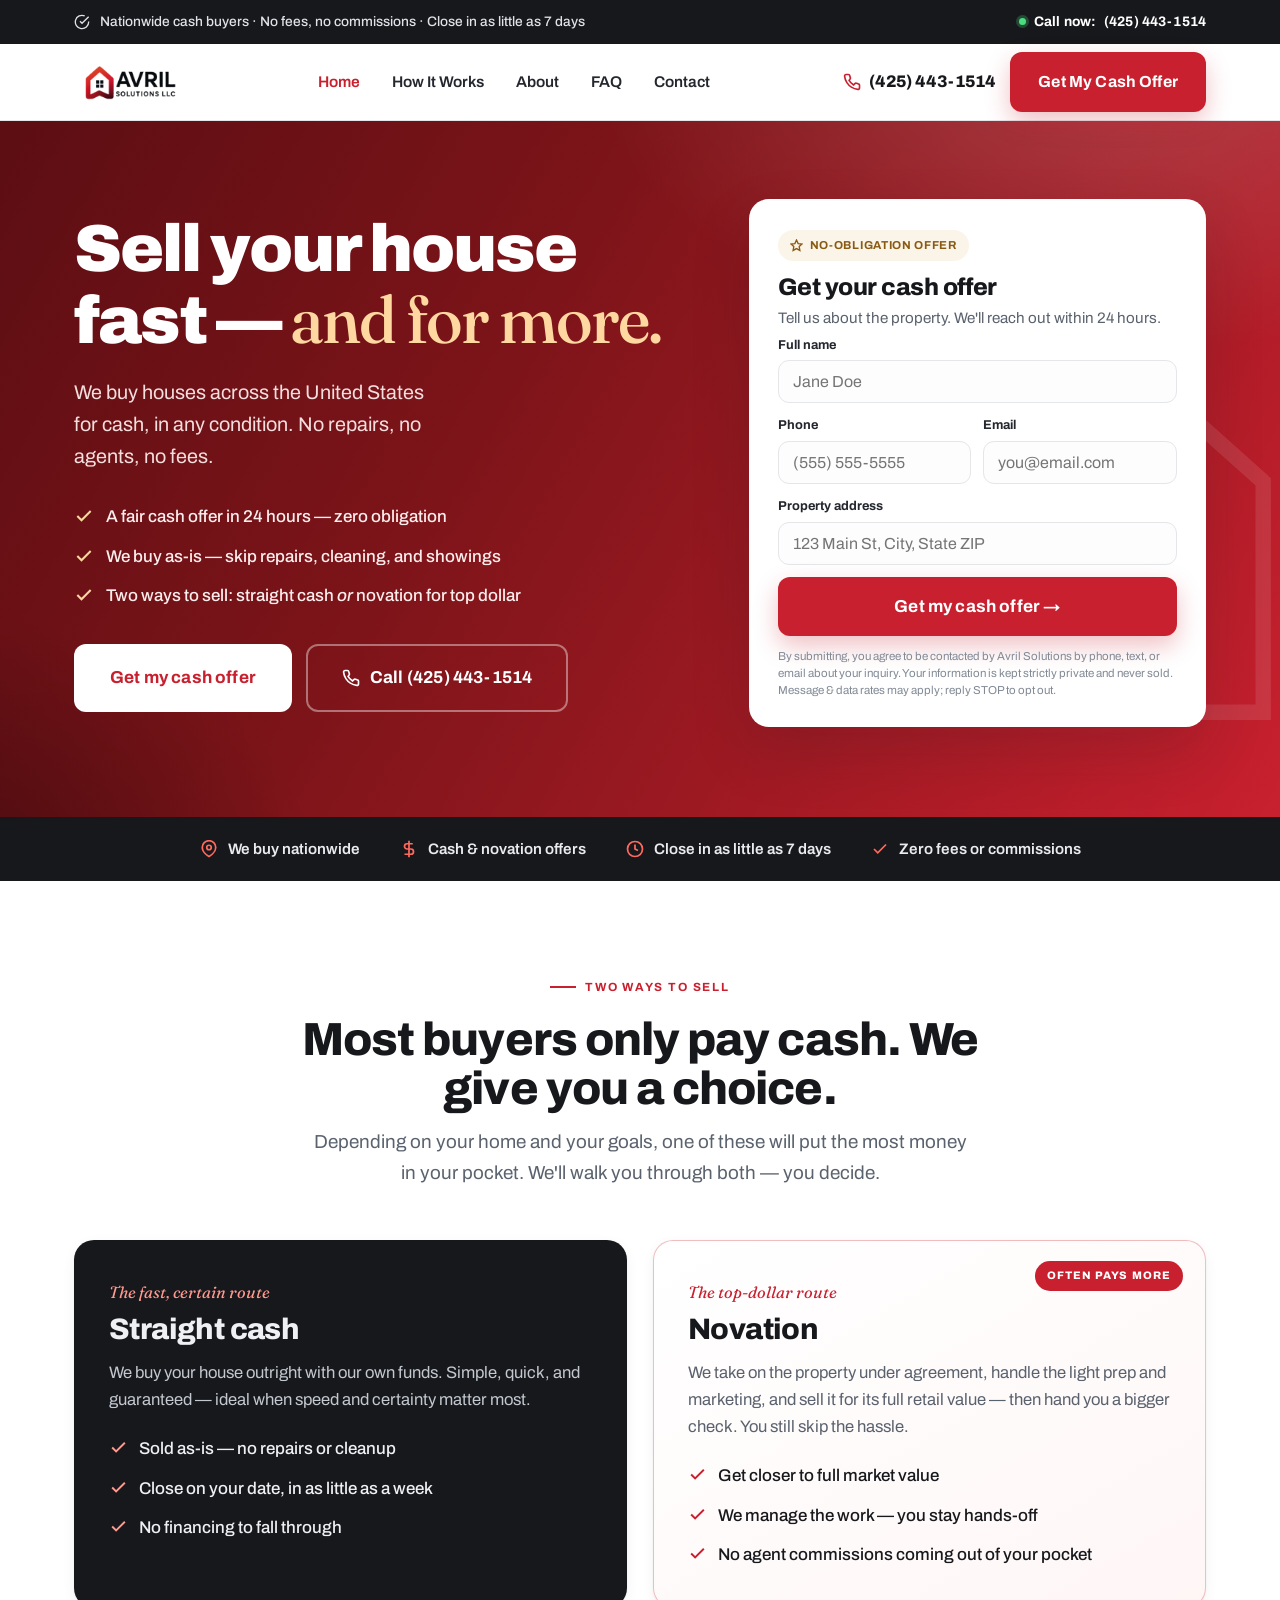
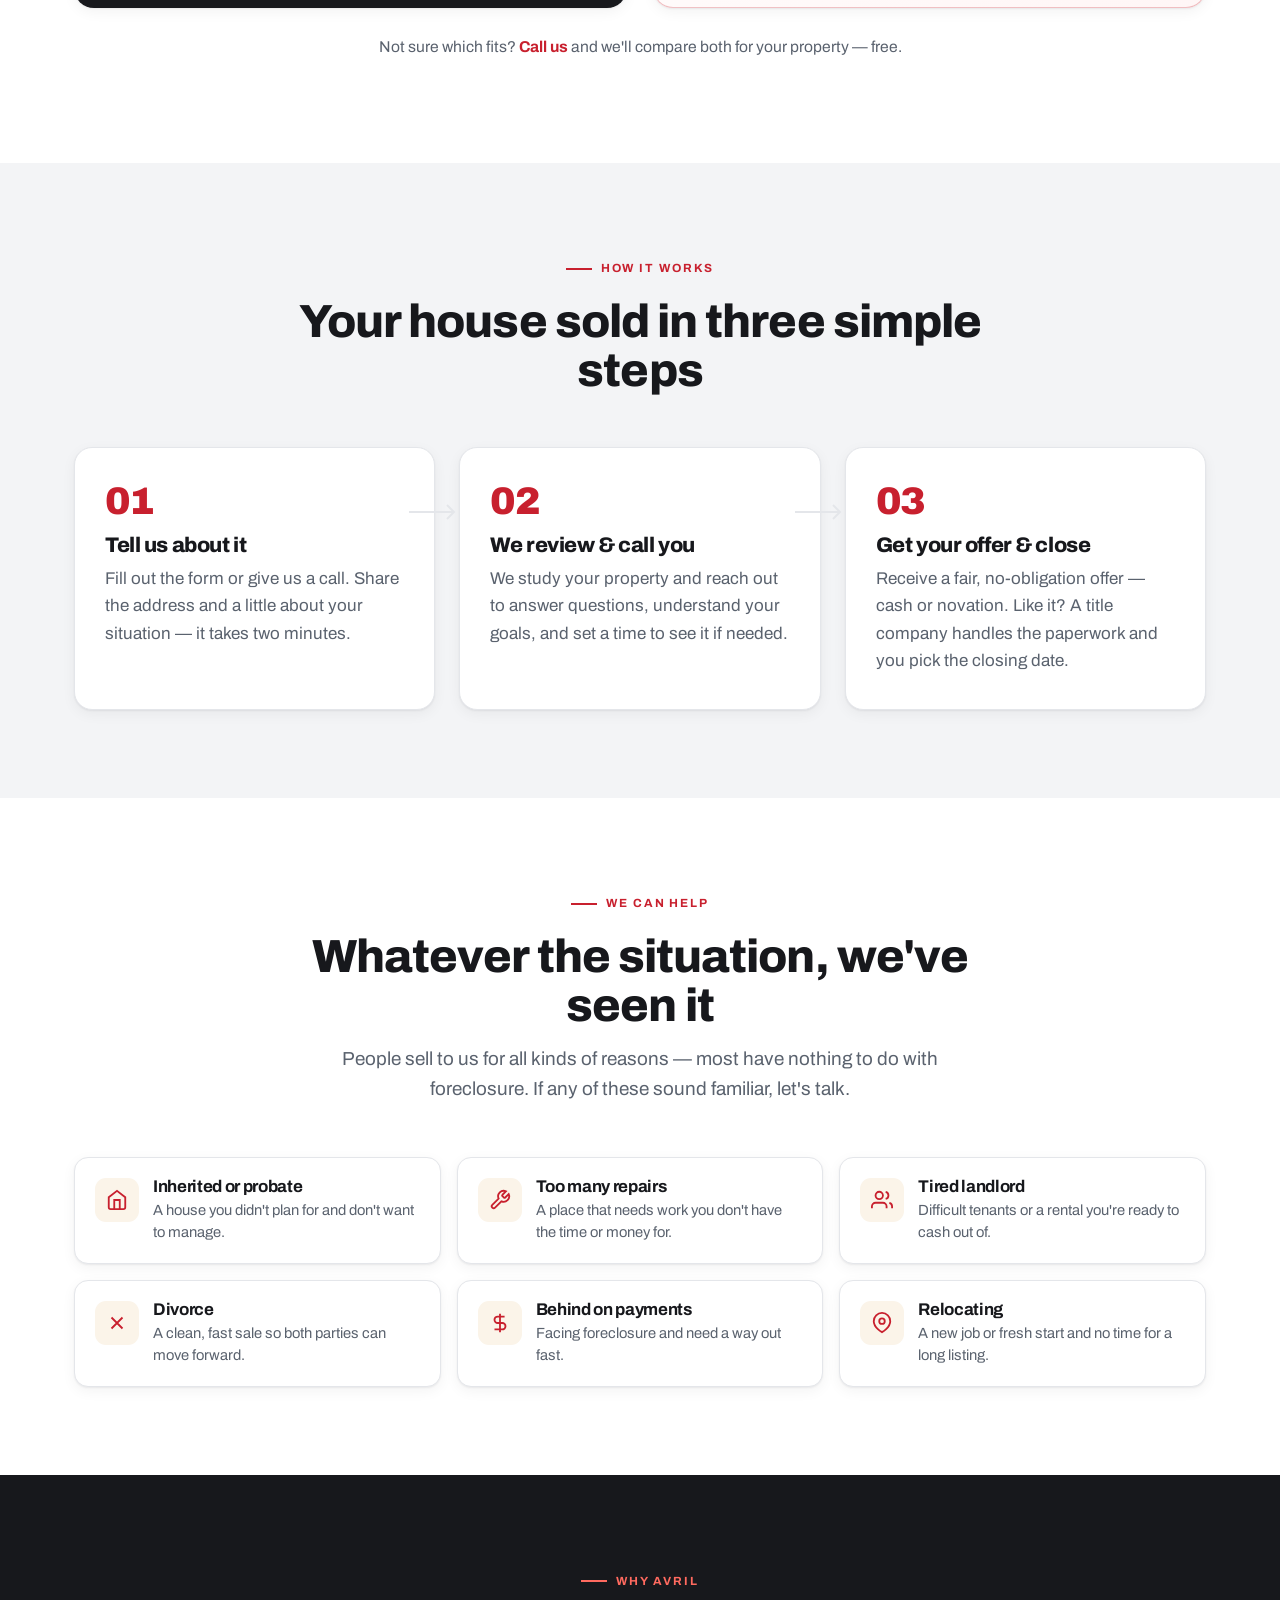
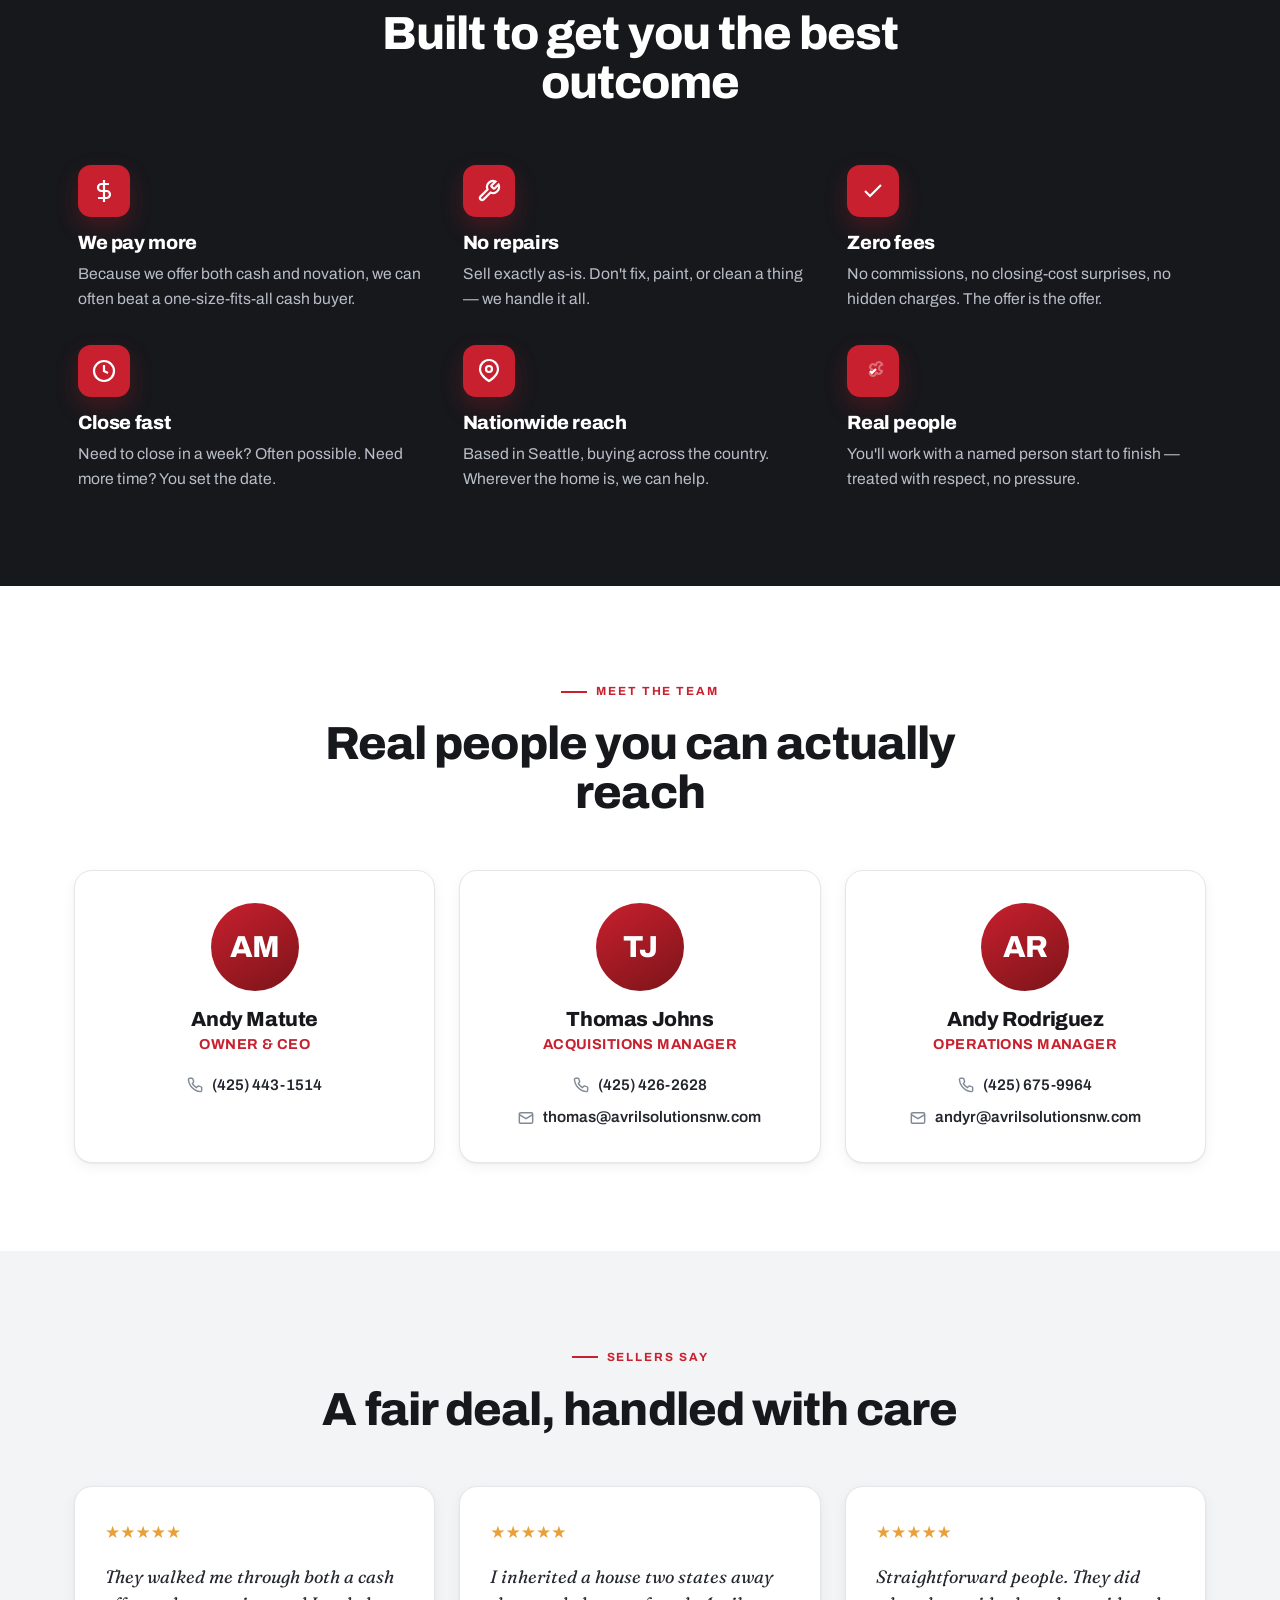
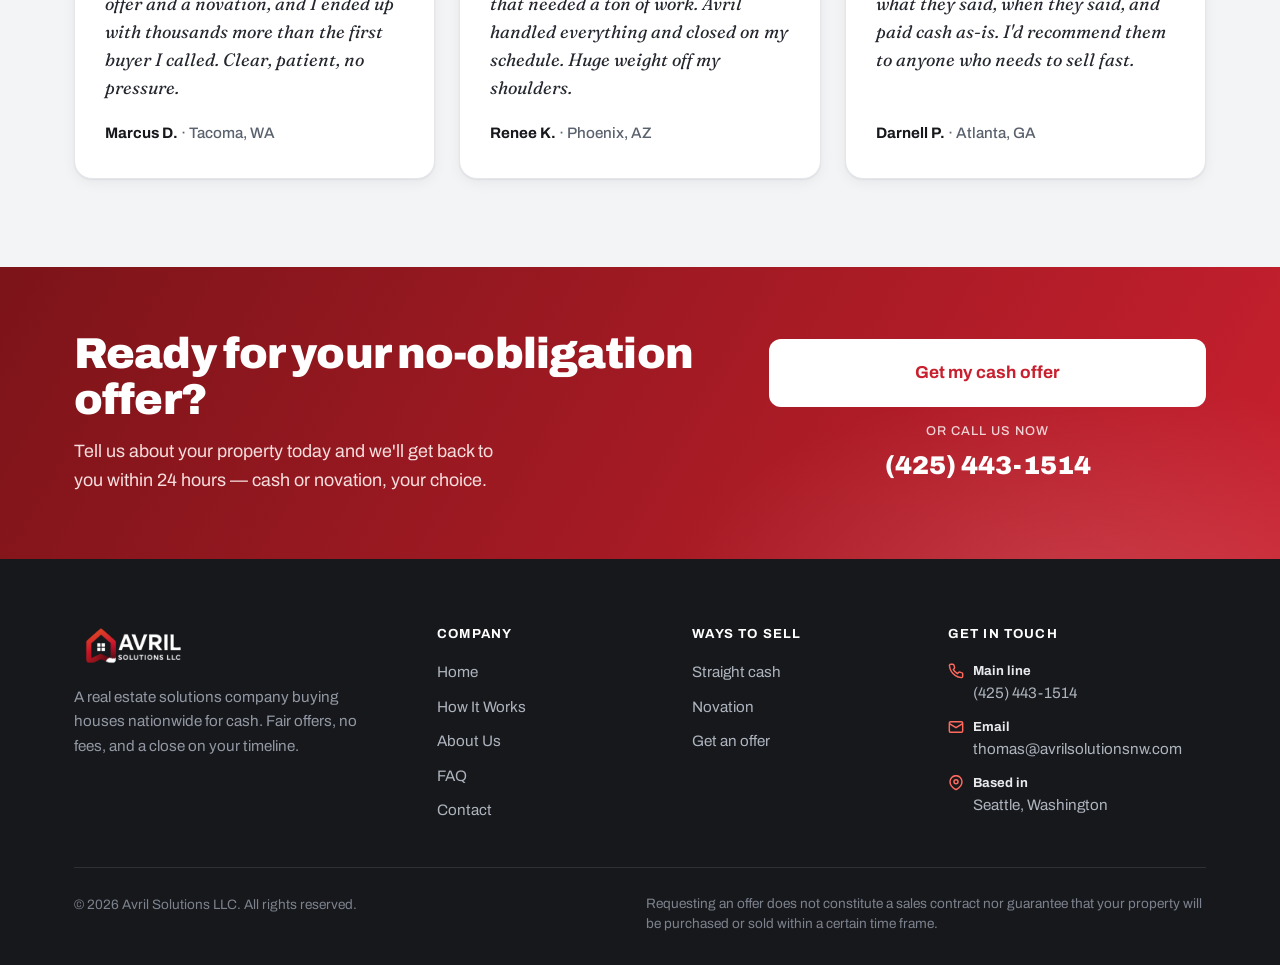
==== index.html @ 4fc094eb "Initial commit: Avril Solutions static site Co-Authored-By: Claude Opus 4.8 <noreply@anthropic.com>" ====
<!DOCTYPE html>
<html lang="en">
<head>
<meta charset="UTF-8" />
<meta name="viewport" content="width=device-width, initial-scale=1.0" />
<title>Avril Solutions LLC — We Buy Houses Nationwide for Cash</title>
<meta name="description" content="Avril Solutions buys houses across the U.S. for cash, in any condition. Get a fair, no-obligation offer — straight cash or novation for top dollar. Close on your timeline. Based in Seattle, WA." />
<link rel="preconnect" href="https://fonts.googleapis.com" />
<link rel="preconnect" href="https://fonts.gstatic.com" crossorigin />
<link href="https://fonts.googleapis.com/css2?family=Archivo:wght@400;500;600;700;800;900&family=Fraunces:ital,opsz,wght@0,9..144,500;0,9..144,600;1,9..144,400;1,9..144,500&display=swap" rel="stylesheet" />
<link rel="stylesheet" href="styles.css" />
</head>
<body>

<!-- ============ TOP BAR ============ -->
<div class="topbar">
  <div class="container">
    <div class="topbar__msg">
      <svg width="16" height="16" viewBox="0 0 24 24" fill="none" stroke="currentColor" stroke-width="2"><path d="M22 11.08V12a10 10 0 1 1-5.93-9.14"/><polyline points="22 4 12 14.01 9 11.01"/></svg>
      Nationwide cash buyers · No fees, no commissions · Close in as little as 7 days
    </div>
    <div class="topbar__phone">
      <span class="dot"></span> Call now:
      <a href="tel:+14254431514">(425) 443-1514</a>
    </div>
  </div>
</div>

<!-- ============ HEADER ============ -->
<header class="site-header">
  <div class="container">
    <a class="brand" href="index.html" aria-label="Avril Solutions home">
      <img src="assets/logo.png" alt="Avril Solutions LLC" />
    </a>
    <nav aria-label="Primary">
      <ul class="nav-menu" id="nav-menu">
        <li><a href="index.html" class="active">Home</a></li>
        <li><a href="how-it-works.html">How It Works</a></li>
        <li><a href="about.html">About</a></li>
        <li><a href="faq.html">FAQ</a></li>
        <li><a href="contact.html">Contact</a></li>
      </ul>
    </nav>
    <div class="header-cta">
      <a class="header-phone" href="tel:+14254431514">
        <svg width="18" height="18" viewBox="0 0 24 24" fill="none" stroke="currentColor" stroke-width="2.2"><path d="M22 16.92v3a2 2 0 0 1-2.18 2 19.79 19.79 0 0 1-8.63-3.07 19.5 19.5 0 0 1-6-6 19.79 19.79 0 0 1-3.07-8.67A2 2 0 0 1 4.11 2h3a2 2 0 0 1 2 1.72c.13.81.36 1.6.7 2.34a2 2 0 0 1-.45 2.11L8.09 9.91a16 16 0 0 0 6 6l1.74-1.74a2 2 0 0 1 2.11-.45c.74.34 1.53.57 2.34.7A2 2 0 0 1 22 16.92z"/></svg>
        (425) 443-1514
      </a>
      <a class="btn btn-primary" href="#offer">Get My Cash Offer</a>
      <button class="nav-toggle" aria-label="Menu" aria-expanded="false" aria-controls="nav-menu">
        <svg width="26" height="26" viewBox="0 0 24 24" fill="none" stroke="currentColor" stroke-width="2.2"><line x1="3" y1="6" x2="21" y2="6"/><line x1="3" y1="12" x2="21" y2="12"/><line x1="3" y1="18" x2="21" y2="18"/></svg>
      </button>
    </div>
  </div>
</header>

<!-- ============ HERO ============ -->
<section class="hero" id="offer">
  <svg class="hero__house" viewBox="0 0 100 100" fill="none" stroke="currentColor" stroke-width="2.4" aria-hidden="true">
    <path d="M12 52 L50 18 L88 52 L88 88 L12 88 Z"/>
    <path d="M12 52 L50 18 L88 52"/>
    <rect x="40" y="60" width="20" height="28"/>
  </svg>
  <div class="container">
    <div class="hero-grid">
      <div class="hero-copy reveal">
        <h1>Sell your house fast — <em>and for more.</em></h1>
        <p class="hero__sub">We buy houses across the United States for cash, in any condition. No repairs, no agents, no fees.</p>
        <ul class="hero__points">
          <li><svg width="20" height="20" viewBox="0 0 24 24" fill="none" stroke="currentColor" stroke-width="2.5"><polyline points="20 6 9 17 4 12"/></svg><span>A fair cash offer in 24 hours — zero obligation</span></li>
          <li><svg width="20" height="20" viewBox="0 0 24 24" fill="none" stroke="currentColor" stroke-width="2.5"><polyline points="20 6 9 17 4 12"/></svg><span>We buy as-is — skip repairs, cleaning, and showings</span></li>
          <li><svg width="20" height="20" viewBox="0 0 24 24" fill="none" stroke="currentColor" stroke-width="2.5"><polyline points="20 6 9 17 4 12"/></svg><span>Two ways to sell: straight cash <em>or</em> novation for top dollar</span></li>
        </ul>
        <div class="hero__actions">
          <a class="btn btn-lg" style="background:#fff;color:var(--brick)" href="#offer-form">Get my cash offer</a>
          <a class="btn btn-lg btn-ghost" href="tel:+14254431514">
            <svg width="18" height="18" viewBox="0 0 24 24" fill="none" stroke="currentColor" stroke-width="2.2"><path d="M22 16.92v3a2 2 0 0 1-2.18 2 19.79 19.79 0 0 1-8.63-3.07 19.5 19.5 0 0 1-6-6 19.79 19.79 0 0 1-3.07-8.67A2 2 0 0 1 4.11 2h3a2 2 0 0 1 2 1.72c.13.81.36 1.6.7 2.34a2 2 0 0 1-.45 2.11L8.09 9.91a16 16 0 0 0 6 6l1.74-1.74a2 2 0 0 1 2.11-.45c.74.34 1.53.57 2.34.7A2 2 0 0 1 22 16.92z"/></svg>
            Call (425) 443-1514
          </a>
        </div>
      </div>

      <div class="hero-form reveal" id="offer-form">
        <div class="offer-card">
          <span class="offer-card__badge">
            <svg width="13" height="13" viewBox="0 0 24 24" fill="none" stroke="currentColor" stroke-width="2.5"><path d="M12 2 15 8.5 22 9.3 17 14 18.2 21 12 17.6 5.8 21 7 14 2 9.3 9 8.5z"/></svg>
            No-obligation offer
          </span>
          <div class="offer-card__head">
            <h2>Get your cash offer</h2>
            <p>Tell us about the property. We'll reach out within 24 hours.</p>
          </div>
          <div class="form-success" role="status">
            Thanks, <span data-name>there</span>! Your request is in. Someone from our
            acquisitions team will call you shortly — or reach us now at
            <a href="tel:+14254431514" style="color:#1d6b34;text-decoration:underline">(425) 443-1514</a>.
          </div>
          <form data-lead novalidate>
            <div class="field">
              <label for="h-name">Full name</label>
              <input id="h-name" name="name" type="text" autocomplete="name" placeholder="Jane Doe" required />
            </div>
            <div class="field-row">
              <div class="field">
                <label for="h-phone">Phone</label>
                <input id="h-phone" name="phone" type="tel" autocomplete="tel" placeholder="(555) 555-5555" required />
              </div>
              <div class="field">
                <label for="h-email">Email</label>
                <input id="h-email" name="email" type="email" autocomplete="email" placeholder="you@email.com" required />
              </div>
            </div>
            <div class="field">
              <label for="h-address">Property address</label>
              <input id="h-address" name="address" type="text" autocomplete="street-address" placeholder="123 Main St, City, State ZIP" required />
            </div>
            <button class="btn btn-primary btn-block btn-lg" type="submit">Get my cash offer →</button>
            <p class="form-fine">
              By submitting, you agree to be contacted by Avril Solutions by phone, text, or email about your inquiry. Your information is kept strictly private and never sold. Message &amp; data rates may apply; reply STOP to opt out.
            </p>
          </form>
        </div>
      </div>
    </div>
  </div>
</section>

<!-- ============ TRUST STRIP ============ -->
<div class="trust-strip">
  <div class="container">
    <span><svg width="18" height="18" viewBox="0 0 24 24" fill="none" stroke="currentColor" stroke-width="2.3"><path d="M21 10c0 7-9 12-9 12s-9-5-9-12a9 9 0 0 1 18 0z"/><circle cx="12" cy="10" r="3"/></svg> We buy nationwide</span>
    <span><svg width="18" height="18" viewBox="0 0 24 24" fill="none" stroke="currentColor" stroke-width="2.3"><line x1="12" y1="1" x2="12" y2="23"/><path d="M17 5H9.5a3.5 3.5 0 0 0 0 7h5a3.5 3.5 0 0 1 0 7H6"/></svg> Cash &amp; novation offers</span>
    <span><svg width="18" height="18" viewBox="0 0 24 24" fill="none" stroke="currentColor" stroke-width="2.3"><circle cx="12" cy="12" r="10"/><polyline points="12 6 12 12 16 14"/></svg> Close in as little as 7 days</span>
    <span><svg width="18" height="18" viewBox="0 0 24 24" fill="none" stroke="currentColor" stroke-width="2.3"><path d="M20 6 9 17l-5-5"/></svg> Zero fees or commissions</span>
  </div>
</div>

<!-- ============ TWO WAYS (SIGNATURE) ============ -->
<section class="section">
  <div class="container">
    <div class="sec-head center reveal">
      <span class="eyebrow">Two ways to sell</span>
      <h2 class="h-lg">Most buyers only pay cash. We give you a choice.</h2>
      <p class="lead" style="margin:14px auto 0">Depending on your home and your goals, one of these will put the most money in your pocket. We'll walk you through both — you decide.</p>
    </div>
    <div class="ways reveal">
      <div class="way way--cash">
        <span class="way__tag">The fast, certain route</span>
        <h3>Straight cash</h3>
        <p class="way__desc">We buy your house outright with our own funds. Simple, quick, and guaranteed — ideal when speed and certainty matter most.</p>
        <ul class="way__list">
          <li><svg width="19" height="19" viewBox="0 0 24 24" fill="none" stroke="currentColor" stroke-width="2.4"><polyline points="20 6 9 17 4 12"/></svg>Sold as-is — no repairs or cleanup</li>
          <li><svg width="19" height="19" viewBox="0 0 24 24" fill="none" stroke="currentColor" stroke-width="2.4"><polyline points="20 6 9 17 4 12"/></svg>Close on your date, in as little as a week</li>
          <li><svg width="19" height="19" viewBox="0 0 24 24" fill="none" stroke="currentColor" stroke-width="2.4"><polyline points="20 6 9 17 4 12"/></svg>No financing to fall through</li>
        </ul>
      </div>
      <div class="way way--nova">
        <span class="way__best">Often pays more</span>
        <span class="way__tag">The top-dollar route</span>
        <h3>Novation</h3>
        <p class="way__desc">We take on the property under agreement, handle the light prep and marketing, and sell it for its full retail value — then hand you a bigger check. You still skip the hassle.</p>
        <ul class="way__list">
          <li><svg width="19" height="19" viewBox="0 0 24 24" fill="none" stroke="currentColor" stroke-width="2.4"><polyline points="20 6 9 17 4 12"/></svg>Get closer to full market value</li>
          <li><svg width="19" height="19" viewBox="0 0 24 24" fill="none" stroke="currentColor" stroke-width="2.4"><polyline points="20 6 9 17 4 12"/></svg>We manage the work — you stay hands-off</li>
          <li><svg width="19" height="19" viewBox="0 0 24 24" fill="none" stroke="currentColor" stroke-width="2.4"><polyline points="20 6 9 17 4 12"/></svg>No agent commissions coming out of your pocket</li>
        </ul>
      </div>
    </div>
    <p class="ways-note">Not sure which fits? <a href="tel:+14254431514" style="color:var(--brick);font-weight:700">Call us</a> and we'll compare both for your property — free.</p>
  </div>
</section>

<!-- ============ STEPS ============ -->
<section class="section mist">
  <div class="container">
    <div class="sec-head center reveal">
      <span class="eyebrow">How it works</span>
      <h2 class="h-lg">Your house sold in three simple steps</h2>
    </div>
    <div class="steps reveal">
      <div class="step">
        <span class="step__num">01</span>
        <h3>Tell us about it</h3>
        <p>Fill out the form or give us a call. Share the address and a little about your situation — it takes two minutes.</p>
        <svg class="step__line" width="50" height="24" viewBox="0 0 50 24" fill="none" stroke="currentColor" stroke-width="2"><path d="M0 12h44"/><path d="M38 5l7 7-7 7"/></svg>
      </div>
      <div class="step">
        <span class="step__num">02</span>
        <h3>We review &amp; call you</h3>
        <p>We study your property and reach out to answer questions, understand your goals, and set a time to see it if needed.</p>
        <svg class="step__line" width="50" height="24" viewBox="0 0 50 24" fill="none" stroke="currentColor" stroke-width="2"><path d="M0 12h44"/><path d="M38 5l7 7-7 7"/></svg>
      </div>
      <div class="step">
        <span class="step__num">03</span>
        <h3>Get your offer &amp; close</h3>
        <p>Receive a fair, no-obligation offer — cash or novation. Like it? A title company handles the paperwork and you pick the closing date.</p>
      </div>
    </div>
  </div>
</section>

<!-- ============ SITUATIONS ============ -->
<section class="section">
  <div class="container">
    <div class="sec-head center reveal">
      <span class="eyebrow">We can help</span>
      <h2 class="h-lg">Whatever the situation, we've seen it</h2>
      <p class="lead" style="margin:14px auto 0">People sell to us for all kinds of reasons — most have nothing to do with foreclosure. If any of these sound familiar, let's talk.</p>
    </div>
    <div class="sit-grid reveal">
      <div class="sit"><div class="sit__ic"><svg width="22" height="22" viewBox="0 0 24 24" fill="none" stroke="currentColor" stroke-width="2"><path d="M3 9l9-7 9 7v11a2 2 0 0 1-2 2H5a2 2 0 0 1-2-2z"/><polyline points="9 22 9 12 15 12 15 22"/></svg></div><div><h4>Inherited or probate</h4><p>A house you didn't plan for and don't want to manage.</p></div></div>
      <div class="sit"><div class="sit__ic"><svg width="22" height="22" viewBox="0 0 24 24" fill="none" stroke="currentColor" stroke-width="2"><path d="M14.7 6.3a1 1 0 0 0 0 1.4l1.6 1.6a1 1 0 0 0 1.4 0l3.77-3.77a6 6 0 0 1-7.94 7.94l-6.91 6.91a2.12 2.12 0 0 1-3-3l6.91-6.91a6 6 0 0 1 7.94-7.94l-3.76 3.76z"/></svg></div><div><h4>Too many repairs</h4><p>A place that needs work you don't have the time or money for.</p></div></div>
      <div class="sit"><div class="sit__ic"><svg width="22" height="22" viewBox="0 0 24 24" fill="none" stroke="currentColor" stroke-width="2"><path d="M17 21v-2a4 4 0 0 0-4-4H5a4 4 0 0 0-4 4v2"/><circle cx="9" cy="7" r="4"/><path d="M23 21v-2a4 4 0 0 0-3-3.87"/><path d="M16 3.13a4 4 0 0 1 0 7.75"/></svg></div><div><h4>Tired landlord</h4><p>Difficult tenants or a rental you're ready to cash out of.</p></div></div>
      <div class="sit"><div class="sit__ic"><svg width="22" height="22" viewBox="0 0 24 24" fill="none" stroke="currentColor" stroke-width="2"><path d="M18 6 6 18M6 6l12 12"/></svg></div><div><h4>Divorce</h4><p>A clean, fast sale so both parties can move forward.</p></div></div>
      <div class="sit"><div class="sit__ic"><svg width="22" height="22" viewBox="0 0 24 24" fill="none" stroke="currentColor" stroke-width="2"><path d="M12 2v20M17 5H9.5a3.5 3.5 0 0 0 0 7h5a3.5 3.5 0 0 1 0 7H6"/></svg></div><div><h4>Behind on payments</h4><p>Facing foreclosure and need a way out fast.</p></div></div>
      <div class="sit"><div class="sit__ic"><svg width="22" height="22" viewBox="0 0 24 24" fill="none" stroke="currentColor" stroke-width="2"><path d="M21 10c0 7-9 12-9 12s-9-5-9-12a9 9 0 0 1 18 0z"/><circle cx="12" cy="10" r="3"/></svg></div><div><h4>Relocating</h4><p>A new job or fresh start and no time for a long listing.</p></div></div>
    </div>
  </div>
</section>

<!-- ============ WHY US ============ -->
<section class="section ink-bg">
  <div class="container">
    <div class="sec-head center reveal">
      <span class="eyebrow">Why Avril</span>
      <h2 class="h-lg" style="color:#fff">Built to get you the best outcome</h2>
    </div>
    <div class="why-grid reveal">
      <div class="why-card"><div class="why-card__ic"><svg width="24" height="24" viewBox="0 0 24 24" fill="none" stroke="currentColor" stroke-width="2.2"><line x1="12" y1="1" x2="12" y2="23"/><path d="M17 5H9.5a3.5 3.5 0 0 0 0 7h5a3.5 3.5 0 0 1 0 7H6"/></svg></div><h4 style="color:#fff">We pay more</h4><p style="color:#b8bec8">Because we offer both cash and novation, we can often beat a one-size-fits-all cash buyer.</p></div>
      <div class="why-card"><div class="why-card__ic"><svg width="24" height="24" viewBox="0 0 24 24" fill="none" stroke="currentColor" stroke-width="2.2"><path d="M14.7 6.3a1 1 0 0 0 0 1.4l1.6 1.6a1 1 0 0 0 1.4 0l3.77-3.77a6 6 0 0 1-7.94 7.94l-6.91 6.91a2.12 2.12 0 0 1-3-3l6.91-6.91a6 6 0 0 1 7.94-7.94l-3.76 3.76z"/></svg></div><h4 style="color:#fff">No repairs</h4><p style="color:#b8bec8">Sell exactly as-is. Don't fix, paint, or clean a thing — we handle it all.</p></div>
      <div class="why-card"><div class="why-card__ic"><svg width="24" height="24" viewBox="0 0 24 24" fill="none" stroke="currentColor" stroke-width="2.2"><path d="M20 6 9 17l-5-5"/></svg></div><h4 style="color:#fff">Zero fees</h4><p style="color:#b8bec8">No commissions, no closing-cost surprises, no hidden charges. The offer is the offer.</p></div>
      <div class="why-card"><div class="why-card__ic"><svg width="24" height="24" viewBox="0 0 24 24" fill="none" stroke="currentColor" stroke-width="2.2"><circle cx="12" cy="12" r="10"/><polyline points="12 6 12 12 16 14"/></svg></div><h4 style="color:#fff">Close fast</h4><p style="color:#b8bec8">Need to close in a week? Often possible. Need more time? You set the date.</p></div>
      <div class="why-card"><div class="why-card__ic"><svg width="24" height="24" viewBox="0 0 24 24" fill="none" stroke="currentColor" stroke-width="2.2"><path d="M21 10c0 7-9 12-9 12s-9-5-9-12a9 9 0 0 1 18 0z"/><circle cx="12" cy="10" r="3"/></svg></div><h4 style="color:#fff">Nationwide reach</h4><p style="color:#b8bec8">Based in Seattle, buying across the country. Wherever the home is, we can help.</p></div>
      <div class="why-card"><div class="why-card__ic"><svg width="24" height="24" viewBox="0 0 24 24" fill="none" stroke="currentColor" stroke-width="2.2"><path d="M9 12l2 2 4-4"/><path d="M21 12c-1 0-3-1-3-3s2-3 3-3-1-3-3-3-3 2-3 3-2-1-3-1-3 2-3 3 2 3 3 3-2 3-3 3 1 3 3 3 3-2 3-3 2 1 3 1 3-2 3-3z" opacity=".35"/></svg></div><h4 style="color:#fff">Real people</h4><p style="color:#b8bec8">You'll work with a named person start to finish — treated with respect, no pressure.</p></div>
    </div>
  </div>
</section>

<!-- ============ TEAM ============ -->
<section class="section">
  <div class="container">
    <div class="sec-head center reveal">
      <span class="eyebrow">Meet the team</span>
      <h2 class="h-lg">Real people you can actually reach</h2>
    </div>
    <div class="team-grid reveal">
      <div class="member">
        <div class="member__avatar">AM</div>
        <h3>Andy Matute</h3>
        <span class="member__role">Owner &amp; CEO</span>
        <div class="member__contact">
          <a href="tel:+14254431514"><svg width="16" height="16" viewBox="0 0 24 24" fill="none" stroke="currentColor" stroke-width="2.2"><path d="M22 16.92v3a2 2 0 0 1-2.18 2 19.79 19.79 0 0 1-8.63-3.07 19.5 19.5 0 0 1-6-6 19.79 19.79 0 0 1-3.07-8.67A2 2 0 0 1 4.11 2h3a2 2 0 0 1 2 1.72c.13.81.36 1.6.7 2.34a2 2 0 0 1-.45 2.11L8.09 9.91a16 16 0 0 0 6 6l1.74-1.74a2 2 0 0 1 2.11-.45c.74.34 1.53.57 2.34.7A2 2 0 0 1 22 16.92z"/></svg>(425) 443-1514</a>
        </div>
      </div>
      <div class="member">
        <div class="member__avatar">TJ</div>
        <h3>Thomas Johns</h3>
        <span class="member__role">Acquisitions Manager</span>
        <div class="member__contact">
          <a href="tel:+14254262628"><svg width="16" height="16" viewBox="0 0 24 24" fill="none" stroke="currentColor" stroke-width="2.2"><path d="M22 16.92v3a2 2 0 0 1-2.18 2 19.79 19.79 0 0 1-8.63-3.07 19.5 19.5 0 0 1-6-6 19.79 19.79 0 0 1-3.07-8.67A2 2 0 0 1 4.11 2h3a2 2 0 0 1 2 1.72c.13.81.36 1.6.7 2.34a2 2 0 0 1-.45 2.11L8.09 9.91a16 16 0 0 0 6 6l1.74-1.74a2 2 0 0 1 2.11-.45c.74.34 1.53.57 2.34.7A2 2 0 0 1 22 16.92z"/></svg>(425) 426-2628</a>
          <a href="mailto:thomas@avrilsolutionsnw.com"><svg width="16" height="16" viewBox="0 0 24 24" fill="none" stroke="currentColor" stroke-width="2.2"><rect x="2" y="4" width="20" height="16" rx="2"/><path d="m22 7-10 6L2 7"/></svg>thomas@avrilsolutionsnw.com</a>
        </div>
      </div>
      <div class="member">
        <div class="member__avatar">AR</div>
        <h3>Andy Rodriguez</h3>
        <span class="member__role">Operations Manager</span>
        <div class="member__contact">
          <a href="tel:+14256759964"><svg width="16" height="16" viewBox="0 0 24 24" fill="none" stroke="currentColor" stroke-width="2.2"><path d="M22 16.92v3a2 2 0 0 1-2.18 2 19.79 19.79 0 0 1-8.63-3.07 19.5 19.5 0 0 1-6-6 19.79 19.79 0 0 1-3.07-8.67A2 2 0 0 1 4.11 2h3a2 2 0 0 1 2 1.72c.13.81.36 1.6.7 2.34a2 2 0 0 1-.45 2.11L8.09 9.91a16 16 0 0 0 6 6l1.74-1.74a2 2 0 0 1 2.11-.45c.74.34 1.53.57 2.34.7A2 2 0 0 1 22 16.92z"/></svg>(425) 675-9964</a>
          <a href="mailto:andyr@avrilsolutionsnw.com"><svg width="16" height="16" viewBox="0 0 24 24" fill="none" stroke="currentColor" stroke-width="2.2"><rect x="2" y="4" width="20" height="16" rx="2"/><path d="m22 7-10 6L2 7"/></svg>andyr@avrilsolutionsnw.com</a>
        </div>
      </div>
    </div>
  </div>
</section>

<!-- ============ TESTIMONIALS ============ -->
<section class="section mist">
  <div class="container">
    <div class="sec-head center reveal">
      <span class="eyebrow">Sellers say</span>
      <h2 class="h-lg">A fair deal, handled with care</h2>
    </div>
    <div class="quotes reveal">
      <div class="quote">
        <div class="quote__stars">★★★★★</div>
        <p class="quote__body">They walked me through both a cash offer and a novation, and I ended up with thousands more than the first buyer I called. Clear, patient, no pressure.</p>
        <div class="quote__who">Marcus D. <span>· Tacoma, WA</span></div>
      </div>
      <div class="quote">
        <div class="quote__stars">★★★★★</div>
        <p class="quote__body">I inherited a house two states away that needed a ton of work. Avril handled everything and closed on my schedule. Huge weight off my shoulders.</p>
        <div class="quote__who">Renee K. <span>· Phoenix, AZ</span></div>
      </div>
      <div class="quote">
        <div class="quote__stars">★★★★★</div>
        <p class="quote__body">Straightforward people. They did what they said, when they said, and paid cash as-is. I'd recommend them to anyone who needs to sell fast.</p>
        <div class="quote__who">Darnell P. <span>· Atlanta, GA</span></div>
      </div>
    </div>
  </div>
</section>

<!-- ============ CTA BAND ============ -->
<section class="cta-band section--tight">
  <div class="container">
    <div class="cta-band-grid">
      <div class="reveal">
        <h2>Ready for your no-obligation offer?</h2>
        <p>Tell us about your property today and we'll get back to you within 24 hours — cash or novation, your choice.</p>
      </div>
      <div class="cta-band__actions reveal">
        <a class="btn btn-lg" href="#offer-form">Get my cash offer</a>
        <div class="cta-band__phone"><small>Or call us now</small><a href="tel:+14254431514" style="color:#fff">(425) 443-1514</a></div>
      </div>
    </div>
  </div>
</section>

<!-- ============ FOOTER ============ -->
<footer class="footer">
  <div class="container">
    <div class="footer-grid">
      <div class="footer__brand">
        <img src="assets/logo-white.png" alt="Avril Solutions LLC" />
        <p>A real estate solutions company buying houses nationwide for cash. Fair offers, no fees, and a close on your timeline.</p>
      </div>
      <div>
        <h5>Company</h5>
        <ul>
          <li><a href="index.html">Home</a></li>
          <li><a href="how-it-works.html">How It Works</a></li>
          <li><a href="about.html">About Us</a></li>
          <li><a href="faq.html">FAQ</a></li>
          <li><a href="contact.html">Contact</a></li>
        </ul>
      </div>
      <div>
        <h5>Ways to sell</h5>
        <ul>
          <li><a href="how-it-works.html#cash">Straight cash</a></li>
          <li><a href="how-it-works.html#novation">Novation</a></li>
          <li><a href="#offer-form">Get an offer</a></li>
        </ul>
      </div>
      <div>
        <h5>Get in touch</h5>
        <ul class="footer__contact">
          <li><svg width="16" height="16" viewBox="0 0 24 24" fill="none" stroke="currentColor" stroke-width="2.2"><path d="M22 16.92v3a2 2 0 0 1-2.18 2 19.79 19.79 0 0 1-8.63-3.07 19.5 19.5 0 0 1-6-6 19.79 19.79 0 0 1-3.07-8.67A2 2 0 0 1 4.11 2h3a2 2 0 0 1 2 1.72c.13.81.36 1.6.7 2.34a2 2 0 0 1-.45 2.11L8.09 9.91a16 16 0 0 0 6 6l1.74-1.74a2 2 0 0 1 2.11-.45c.74.34 1.53.57 2.34.7A2 2 0 0 1 22 16.92z"/></svg><span><strong>Main line</strong><a href="tel:+14254431514">(425) 443-1514</a></span></li>
          <li><svg width="16" height="16" viewBox="0 0 24 24" fill="none" stroke="currentColor" stroke-width="2.2"><rect x="2" y="4" width="20" height="16" rx="2"/><path d="m22 7-10 6L2 7"/></svg><span><strong>Email</strong><a href="mailto:thomas@avrilsolutionsnw.com">thomas@avrilsolutionsnw.com</a></span></li>
          <li><svg width="16" height="16" viewBox="0 0 24 24" fill="none" stroke="currentColor" stroke-width="2.2"><path d="M21 10c0 7-9 12-9 12s-9-5-9-12a9 9 0 0 1 18 0z"/><circle cx="12" cy="10" r="3"/></svg><span><strong>Based in</strong><span>Seattle, Washington</span></span></li>
        </ul>
      </div>
    </div>
    <div class="footer-bottom">
      <div>© 2026 Avril Solutions LLC. All rights reserved.</div>
      <div class="disclaimer">Requesting an offer does not constitute a sales contract nor guarantee that your property will be purchased or sold within a certain time frame.</div>
    </div>
  </div>
</footer>

<script src="script.js"></script>
</body>
</html>
---- styles.css ----
/* ============================================================
   Avril Solutions LLC — shared styles
   ============================================================ */

:root{
  --brick:#c8202e;
  --brick-bright:#e23a2e;
  --brick-deep:#7c1419;
  --ink:#17181c;
  --ink-soft:#24272e;
  --slate:#5a626e;
  --slate-light:#828a96;
  --mist:#f3f4f6;
  --mist-warm:#f8f7f5;
  --line:#e4e6ea;
  --paper:#ffffff;
  --cream:#fbf4e9;

  --maxw:1180px;
  --radius:16px;
  --radius-sm:10px;
  --shadow-sm:0 1px 2px rgba(23,24,28,.06),0 4px 14px rgba(23,24,28,.05);
  --shadow-md:0 12px 34px rgba(23,24,28,.10);
  --shadow-lg:0 26px 60px rgba(23,24,28,.16);

  --ff-display:"Archivo",system-ui,-apple-system,"Segoe UI",sans-serif;
  --ff-body:"Archivo",system-ui,-apple-system,"Segoe UI",sans-serif;
  --ff-serif:"Fraunces",Georgia,"Times New Roman",serif;
}

*,*::before,*::after{box-sizing:border-box}
html{scroll-behavior:smooth}
body{
  margin:0;
  font-family:var(--ff-body);
  color:var(--ink);
  background:var(--paper);
  font-size:17px;
  line-height:1.62;
  -webkit-font-smoothing:antialiased;
  text-rendering:optimizeLegibility;
}
img{max-width:100%;display:block}
a{color:inherit;text-decoration:none}
h1,h2,h3,h4{font-family:var(--ff-display);line-height:1.06;margin:0;letter-spacing:-.02em;font-weight:800}
p{margin:0 0 1rem}
:focus-visible{outline:3px solid var(--brick);outline-offset:2px;border-radius:4px}

.container{max-width:var(--maxw);margin:0 auto;padding:0 24px}
.section{padding:88px 0}
.section--tight{padding:64px 0}
.mist{background:var(--mist)}
.ink-bg{background:var(--ink);color:#eef0f3}
.center{text-align:center}

.eyebrow{
  display:inline-flex;align-items:center;gap:9px;
  font-family:var(--ff-display);
  font-weight:700;font-size:.74rem;letter-spacing:.16em;text-transform:uppercase;
  color:var(--brick);margin:0 0 18px;
}
.eyebrow::before{content:"";width:26px;height:2px;background:var(--brick);display:inline-block}
.ink-bg .eyebrow{color:#ff6a5f}
.ink-bg .eyebrow::before{background:#ff6a5f}

.h-xl{font-size:clamp(2.35rem,5.4vw,4rem)}
.h-lg{font-size:clamp(2rem,3.8vw,2.9rem)}
.h-md{font-size:clamp(1.5rem,2.4vw,1.9rem)}
.lead{font-size:1.18rem;color:var(--slate);max-width:60ch}
.ink-bg .lead{color:#b8bec8}

/* ---------- buttons ---------- */
.btn{
  display:inline-flex;align-items:center;justify-content:center;gap:10px;
  font-family:var(--ff-display);font-weight:700;font-size:1rem;letter-spacing:.01em;
  padding:15px 26px;border-radius:12px;border:2px solid transparent;cursor:pointer;
  transition:transform .16s ease,box-shadow .16s ease,background .16s ease,color .16s ease;
  white-space:nowrap;
}
.btn:active{transform:translateY(1px)}
.btn-primary{background:var(--brick);color:#fff;box-shadow:0 10px 24px rgba(200,32,46,.28)}
.btn-primary:hover{background:var(--brick-bright);box-shadow:0 14px 30px rgba(200,32,46,.36);transform:translateY(-2px)}
.btn-dark{background:var(--ink);color:#fff}
.btn-dark:hover{background:var(--ink-soft);transform:translateY(-2px)}
.btn-ghost{background:transparent;color:var(--ink);border-color:var(--line)}
.btn-ghost:hover{border-color:var(--ink);transform:translateY(-2px)}
.ink-bg .btn-ghost{color:#fff;border-color:rgba(255,255,255,.28)}
.ink-bg .btn-ghost:hover{border-color:#fff;background:rgba(255,255,255,.06)}
.btn-lg{padding:18px 34px;font-size:1.08rem}
.btn-block{width:100%}

/* ---------- top utility bar ---------- */
.topbar{
  background:var(--ink);color:#dfe2e7;font-size:.86rem;
}
.topbar .container{display:flex;align-items:center;justify-content:space-between;gap:16px;min-height:44px;padding-top:8px;padding-bottom:8px}
.topbar__msg{display:flex;align-items:center;gap:10px;font-weight:500}
.topbar__msg svg{flex:0 0 auto}
.topbar__phone{font-family:var(--ff-display);font-weight:700;color:#fff;letter-spacing:.01em;display:inline-flex;align-items:center;gap:8px}
.topbar__phone .dot{width:7px;height:7px;border-radius:50%;background:#4ade80;box-shadow:0 0 0 3px rgba(74,222,128,.25)}
.topbar__phone a{color:#fff}

/* ---------- header ---------- */
.site-header{
  position:sticky;top:0;z-index:50;background:rgba(255,255,255,.92);
  backdrop-filter:saturate(1.4) blur(10px);border-bottom:1px solid var(--line);
}
.site-header .container{display:flex;align-items:center;justify-content:space-between;gap:20px;min-height:76px}
.brand img{height:42px;width:auto}
.nav-menu{display:flex;align-items:center;gap:4px;list-style:none;margin:0;padding:0}
.nav-menu a{
  font-family:var(--ff-display);font-weight:600;font-size:.97rem;color:var(--ink-soft);
  padding:9px 14px;border-radius:9px;transition:color .15s,background .15s;
}
.nav-menu a:hover{color:var(--brick);background:var(--mist)}
.nav-menu a.active{color:var(--brick)}
.header-cta{display:flex;align-items:center;gap:14px}
.header-phone{font-family:var(--ff-display);font-weight:800;font-size:1.05rem;color:var(--ink);display:inline-flex;align-items:center;gap:8px}
.header-phone svg{color:var(--brick)}
.nav-toggle{
  display:none;background:none;border:0;cursor:pointer;padding:8px;color:var(--ink);
}
.nav-toggle svg{display:block}

/* ---------- hero ---------- */
.hero{
  position:relative;overflow:hidden;color:#fff;
  background:linear-gradient(120deg,#5c0e13 0%,var(--brick-deep) 38%,var(--brick) 100%);
}
.hero::after{
  content:"";position:absolute;inset:0;pointer-events:none;
  background:
    radial-gradient(900px 500px at 88% -10%,rgba(255,255,255,.16),transparent 60%),
    radial-gradient(700px 500px at -5% 110%,rgba(0,0,0,.35),transparent 55%);
}
.hero__house{
  position:absolute;right:-60px;top:50%;transform:translateY(-50%);
  width:min(640px,52vw);opacity:.10;z-index:0;color:#fff;
}
.hero .container{position:relative;z-index:2}
.hero-grid{
  display:grid;grid-template-columns:1.15fr .85fr;gap:56px;align-items:center;
  padding:78px 0 90px;
}
.hero h1{font-size:clamp(2.5rem,5.6vw,4.15rem);font-weight:900;letter-spacing:-.03em}
.hero h1 em{font-style:normal;color:#ffd7a0;font-family:var(--ff-serif);font-weight:500}
.hero__sub{font-size:1.24rem;color:#f4dede;max-width:34ch;margin:20px 0 30px}
.hero__points{list-style:none;margin:0 0 34px;padding:0;display:grid;gap:12px}
.hero__points li{display:flex;align-items:flex-start;gap:12px;font-weight:500;color:#fdeeee}
.hero__points svg{flex:0 0 auto;margin-top:3px;color:#ffd7a0}
.hero__actions{display:flex;flex-wrap:wrap;gap:14px;align-items:center}
.hero__actions .btn-ghost{color:#fff;border-color:rgba(255,255,255,.4)}
.hero__actions .btn-ghost:hover{background:rgba(255,255,255,.1);border-color:#fff}

/* offer card / form */
.offer-card{
  background:#fff;color:var(--ink);border-radius:20px;padding:30px 28px 26px;
  box-shadow:var(--shadow-lg);border:1px solid rgba(255,255,255,.6);
}
.offer-card__head{margin-bottom:4px}
.offer-card__head h2{font-size:1.5rem;font-weight:800}
.offer-card__head p{color:var(--slate);font-size:.95rem;margin:6px 0 0}
.offer-card__badge{
  display:inline-flex;align-items:center;gap:7px;background:var(--cream);color:#8a5a12;
  font-family:var(--ff-display);font-weight:700;font-size:.72rem;letter-spacing:.06em;
  text-transform:uppercase;padding:6px 12px;border-radius:999px;margin-bottom:14px;
}
.field{margin-bottom:12px}
.field label{display:block;font-size:.8rem;font-weight:700;color:var(--ink-soft);margin-bottom:5px;font-family:var(--ff-display)}
.field input,.field select,.field textarea{
  width:100%;padding:12px 14px;border:1.5px solid var(--line);border-radius:11px;
  font-family:var(--ff-body);font-size:1rem;color:var(--ink);background:#fdfdfd;transition:border .15s,box-shadow .15s;
}
.field input:focus,.field select:focus,.field textarea:focus{
  outline:none;border-color:var(--brick);box-shadow:0 0 0 4px rgba(200,32,46,.12);
}
.field-row{display:grid;grid-template-columns:1fr 1fr;gap:12px}
.field-row-3{display:grid;grid-template-columns:1.4fr .8fr .8fr;gap:12px}
.form-fine{font-size:.72rem;color:var(--slate-light);line-height:1.5;margin:12px 0 0}
.form-success{
  display:none;background:#eef8f0;border:1.5px solid #bfe3c8;color:#1d6b34;
  border-radius:12px;padding:18px 18px;font-weight:600;
}
.form-success.show{display:block}
.form-success + form.hide{display:none}

/* ---------- trust strip ---------- */
.trust-strip{background:var(--ink);color:#e9ebef}
.trust-strip .container{
  display:flex;flex-wrap:wrap;justify-content:center;gap:14px 40px;padding:20px 24px;
}
.trust-strip span{display:inline-flex;align-items:center;gap:10px;font-family:var(--ff-display);font-weight:600;font-size:.95rem}
.trust-strip svg{color:#ff6a5f}

/* ---------- section heading block ---------- */
.sec-head{max-width:720px;margin:0 auto 52px}
.sec-head.center{text-align:center}
.sec-head p{margin-top:14px}

/* ---------- two ways (signature) ---------- */
.ways{display:grid;grid-template-columns:1fr 1fr;gap:26px}
.way{
  border-radius:20px;padding:38px 34px;position:relative;overflow:hidden;
  border:1px solid var(--line);background:#fff;box-shadow:var(--shadow-sm);
}
.way--cash{background:var(--ink);color:#eef0f3;border-color:transparent}
.way--nova{background:linear-gradient(150deg,#fff 0%,#fff6f6 100%);border-color:rgba(200,32,46,.28)}
.way__tag{
  font-family:var(--ff-serif);font-style:italic;font-size:1.02rem;margin-bottom:8px;display:block;
}
.way--cash .way__tag{color:#ff9a8f}
.way--nova .way__tag{color:var(--brick)}
.way h3{font-size:1.85rem;font-weight:800;letter-spacing:-.02em}
.way__desc{margin:14px 0 22px;font-size:1.04rem}
.way--cash .way__desc{color:#c3c8d0}
.way--nova .way__desc{color:var(--slate)}
.way__list{list-style:none;margin:0;padding:0;display:grid;gap:12px}
.way__list li{display:flex;gap:11px;align-items:flex-start;font-weight:500}
.way__list svg{flex:0 0 auto;margin-top:3px}
.way--cash .way__list svg{color:#ff9a8f}
.way--nova .way__list svg{color:var(--brick)}
.way__best{
  position:absolute;top:20px;right:22px;font-family:var(--ff-display);font-weight:800;
  font-size:.68rem;letter-spacing:.1em;text-transform:uppercase;
  background:var(--brick);color:#fff;padding:6px 12px;border-radius:999px;
}
.ways-note{text-align:center;margin-top:26px;color:var(--slate);font-size:.98rem}

/* ---------- steps ---------- */
.steps{display:grid;grid-template-columns:repeat(3,1fr);gap:24px;counter-reset:step}
.step{
  background:#fff;border:1px solid var(--line);border-radius:18px;padding:34px 30px;position:relative;
  box-shadow:var(--shadow-sm);
}
.step__num{
  font-family:var(--ff-display);font-weight:900;font-size:2.4rem;color:var(--brick);
  line-height:1;letter-spacing:-.04em;display:block;margin-bottom:14px;
}
.step h3{font-size:1.32rem;margin-bottom:8px}
.step p{color:var(--slate);margin:0}
.step__line{position:absolute;top:52px;right:-25px;color:var(--line);z-index:1}

/* ---------- situations ---------- */
.sit-grid{display:grid;grid-template-columns:repeat(3,1fr);gap:16px}
.sit{
  display:flex;gap:14px;align-items:flex-start;background:#fff;border:1px solid var(--line);
  border-radius:14px;padding:20px 20px;box-shadow:var(--shadow-sm);
}
.sit__ic{
  flex:0 0 auto;width:44px;height:44px;border-radius:11px;background:var(--cream);
  display:grid;place-items:center;color:var(--brick);
}
.sit h4{font-size:1.06rem;font-weight:700;margin-bottom:3px}
.sit p{margin:0;color:var(--slate);font-size:.92rem;line-height:1.5}

/* ---------- why / benefits ---------- */
.why-grid{display:grid;grid-template-columns:repeat(3,1fr);gap:22px}
.why-card{padding:6px 4px}
.why-card__ic{
  width:52px;height:52px;border-radius:13px;background:var(--brick);color:#fff;
  display:grid;place-items:center;margin-bottom:16px;box-shadow:0 10px 22px rgba(200,32,46,.25);
}
.why-card h4{font-size:1.2rem;margin-bottom:7px}
.why-card p{color:var(--slate);margin:0;font-size:.98rem}

/* ---------- team ---------- */
.team-grid{display:grid;grid-template-columns:repeat(3,1fr);gap:24px}
.member{
  background:#fff;border:1px solid var(--line);border-radius:18px;padding:32px 28px;text-align:center;
  box-shadow:var(--shadow-sm);
}
.member__avatar{
  width:88px;height:88px;border-radius:50%;margin:0 auto 18px;display:grid;place-items:center;
  font-family:var(--ff-display);font-weight:800;font-size:1.9rem;color:#fff;letter-spacing:-.02em;
  background:linear-gradient(150deg,var(--brick) 0%,var(--brick-deep) 100%);
}
.member h3{font-size:1.28rem;margin-bottom:3px}
.member__role{color:var(--brick);font-weight:700;font-family:var(--ff-display);font-size:.9rem;letter-spacing:.03em;text-transform:uppercase;margin-bottom:16px;display:block}
.member__contact{display:grid;gap:8px;justify-items:center}
.member__contact a{display:inline-flex;align-items:center;gap:9px;color:var(--ink-soft);font-weight:600;font-size:.96rem}
.member__contact a:hover{color:var(--brick)}
.member__contact svg{color:var(--slate-light)}

/* ---------- testimonials ---------- */
.quotes{display:grid;grid-template-columns:repeat(3,1fr);gap:24px}
.quote{
  background:#fff;border:1px solid var(--line);border-radius:18px;padding:32px 30px;box-shadow:var(--shadow-sm);
  display:flex;flex-direction:column;
}
.quote__stars{color:#e8a13a;display:flex;gap:2px;margin-bottom:16px}
.quote__body{font-family:var(--ff-serif);font-style:italic;font-size:1.12rem;line-height:1.55;color:var(--ink-soft);margin:0 0 20px}
.quote__who{margin-top:auto;font-family:var(--ff-display);font-weight:700;font-size:.95rem}
.quote__who span{color:var(--slate);font-weight:500}

/* ---------- cta band ---------- */
.cta-band{background:linear-gradient(120deg,var(--brick-deep),var(--brick));color:#fff;position:relative;overflow:hidden}
.cta-band::after{content:"";position:absolute;inset:0;background:radial-gradient(700px 400px at 85% 120%,rgba(255,255,255,.14),transparent 60%);pointer-events:none}
.cta-band .container{position:relative;z-index:2}
.cta-band-grid{display:grid;grid-template-columns:1.2fr .8fr;gap:40px;align-items:center}
.cta-band h2{font-size:clamp(1.8rem,3.4vw,2.7rem);font-weight:900}
.cta-band p{color:#f6dede;font-size:1.12rem;margin:14px 0 0;max-width:44ch}
.cta-band__actions{display:flex;flex-direction:column;gap:14px}
.cta-band__actions .btn{background:#fff;color:var(--brick)}
.cta-band__actions .btn:hover{background:#fff2f2}
.cta-band__actions .btn-outline{background:transparent;color:#fff;border-color:rgba(255,255,255,.5)}
.cta-band__actions .btn-outline:hover{background:rgba(255,255,255,.1)}
.cta-band__phone{font-family:var(--ff-display);font-weight:900;font-size:1.6rem;text-align:center}
.cta-band__phone small{display:block;font-weight:500;font-size:.8rem;letter-spacing:.08em;text-transform:uppercase;opacity:.8;margin-bottom:4px}

/* ---------- FAQ ---------- */
.faq-wrap{max-width:820px;margin:0 auto}
.faq{border:1px solid var(--line);border-radius:14px;margin-bottom:14px;background:#fff;overflow:hidden;box-shadow:var(--shadow-sm)}
.faq__q{
  width:100%;text-align:left;background:none;border:0;cursor:pointer;padding:22px 24px;
  font-family:var(--ff-display);font-weight:700;font-size:1.1rem;color:var(--ink);
  display:flex;justify-content:space-between;align-items:center;gap:20px;
}
.faq__q:hover{color:var(--brick)}
.faq__ic{flex:0 0 auto;transition:transform .25s ease;color:var(--brick)}
.faq[open] .faq__ic{transform:rotate(45deg)}
.faq__a{padding:0 24px 24px;color:var(--slate);max-width:70ch}
.faq__a p{margin:0}

/* ---------- page hero (interior) ---------- */
.page-hero{background:var(--ink);color:#fff;padding:72px 0 66px;position:relative;overflow:hidden}
.page-hero::after{content:"";position:absolute;inset:0;background:radial-gradient(600px 400px at 90% -20%,rgba(200,32,46,.4),transparent 60%);pointer-events:none}
.page-hero .container{position:relative;z-index:2}
.page-hero h1{font-size:clamp(2.1rem,4.4vw,3.2rem);font-weight:900}
.page-hero p{color:#b8bec8;font-size:1.18rem;margin:16px 0 0;max-width:56ch}
.crumbs{font-size:.85rem;color:#8b93a0;margin-bottom:18px;font-weight:600}
.crumbs a:hover{color:#fff}

/* ---------- prose / content ---------- */
.prose{max-width:760px}
.prose h2{font-size:1.7rem;margin:38px 0 14px}
.prose h3{font-size:1.28rem;margin:28px 0 10px}
.prose p{color:var(--slate);font-size:1.06rem}
.prose ul{color:var(--slate);padding-left:0;list-style:none;display:grid;gap:10px;margin:18px 0}
.prose ul li{display:flex;gap:11px;align-items:flex-start}
.prose ul li svg{flex:0 0 auto;margin-top:5px;color:var(--brick)}
.split{display:grid;grid-template-columns:1.1fr .9fr;gap:48px;align-items:start}

/* ---------- contact ---------- */
.contact-grid{display:grid;grid-template-columns:1fr 1fr;gap:40px;align-items:start}
.contact-card{background:#fff;border:1px solid var(--line);border-radius:18px;padding:30px;box-shadow:var(--shadow-sm)}
.contact-line{display:flex;gap:14px;align-items:flex-start;padding:16px 0;border-bottom:1px solid var(--line)}
.contact-line:last-child{border-bottom:0}
.contact-line__ic{flex:0 0 auto;width:44px;height:44px;border-radius:11px;background:var(--cream);color:var(--brick);display:grid;place-items:center}
.contact-line h4{font-size:.82rem;text-transform:uppercase;letter-spacing:.06em;color:var(--slate);margin-bottom:3px;font-weight:700}
.contact-line a,.contact-line span{font-weight:600;font-size:1.04rem;color:var(--ink)}
.contact-line a:hover{color:var(--brick)}

/* ---------- footer ---------- */
.footer{background:var(--ink);color:#aeb4be;padding:64px 0 30px;font-size:.95rem}
.footer a:hover{color:#fff}
.footer-grid{display:grid;grid-template-columns:1.5fr 1fr 1fr 1.2fr;gap:40px;padding-bottom:44px;border-bottom:1px solid rgba(255,255,255,.1)}
.footer__brand img{height:44px;margin-bottom:18px}
.footer__brand p{max-width:34ch;color:#9298a3;font-size:.95rem}
.footer h5{font-family:var(--ff-display);color:#fff;font-size:.82rem;text-transform:uppercase;letter-spacing:.09em;margin:0 0 16px;font-weight:700}
.footer ul{list-style:none;margin:0;padding:0;display:grid;gap:10px}
.footer__contact li{display:flex;gap:9px;align-items:flex-start}
.footer__contact svg{flex:0 0 auto;margin-top:3px;color:#ff6a5f}
.footer__contact strong{color:#e7e9ec;font-weight:700;display:block;font-size:.82rem}
.footer__contact a,.footer__contact span{color:#aeb4be}
.footer-bottom{display:flex;flex-wrap:wrap;justify-content:space-between;gap:14px;padding-top:26px;color:#7c828d;font-size:.85rem}
.footer-bottom .disclaimer{max-width:70ch;line-height:1.5}

/* ---------- reveal animation ---------- */
.reveal{opacity:0;transform:translateY(22px);transition:opacity .7s ease,transform .7s ease}
.reveal.in{opacity:1;transform:none}
@media (prefers-reduced-motion:reduce){
  .reveal{opacity:1;transform:none;transition:none}
  html{scroll-behavior:auto}
}

/* ---------- responsive ---------- */
@media (max-width:960px){
  .hero-grid{grid-template-columns:1fr;gap:40px;padding:56px 0 64px}
  .hero__house{opacity:.07;width:70vw}
  .ways{grid-template-columns:1fr}
  .steps{grid-template-columns:1fr}
  .step__line{display:none}
  .sit-grid,.why-grid,.team-grid,.quotes{grid-template-columns:1fr 1fr}
  .cta-band-grid{grid-template-columns:1fr;gap:28px}
  .contact-grid,.split{grid-template-columns:1fr;gap:32px}
  .footer-grid{grid-template-columns:1fr 1fr;gap:32px}
}
@media (max-width:720px){
  body{font-size:16px}
  .section{padding:64px 0}
  .topbar__msg{display:none}
  .header-phone{display:none}
  .nav-menu{
    position:fixed;inset:76px 0 auto 0;background:#fff;flex-direction:column;align-items:stretch;
    gap:0;padding:12px 20px 24px;border-bottom:1px solid var(--line);box-shadow:var(--shadow-md);
    transform:translateY(-140%);transition:transform .3s ease;z-index:40;
  }
  .nav-menu.open{transform:none}
  .nav-menu a{padding:14px 8px;border-bottom:1px solid var(--mist);border-radius:0;font-size:1.05rem}
  .nav-toggle{display:block}
  .sit-grid,.why-grid,.team-grid,.quotes,.footer-grid{grid-template-columns:1fr}
  .field-row,.field-row-3{grid-template-columns:1fr}
  .header-cta .btn{padding:12px 18px;font-size:.92rem}
}
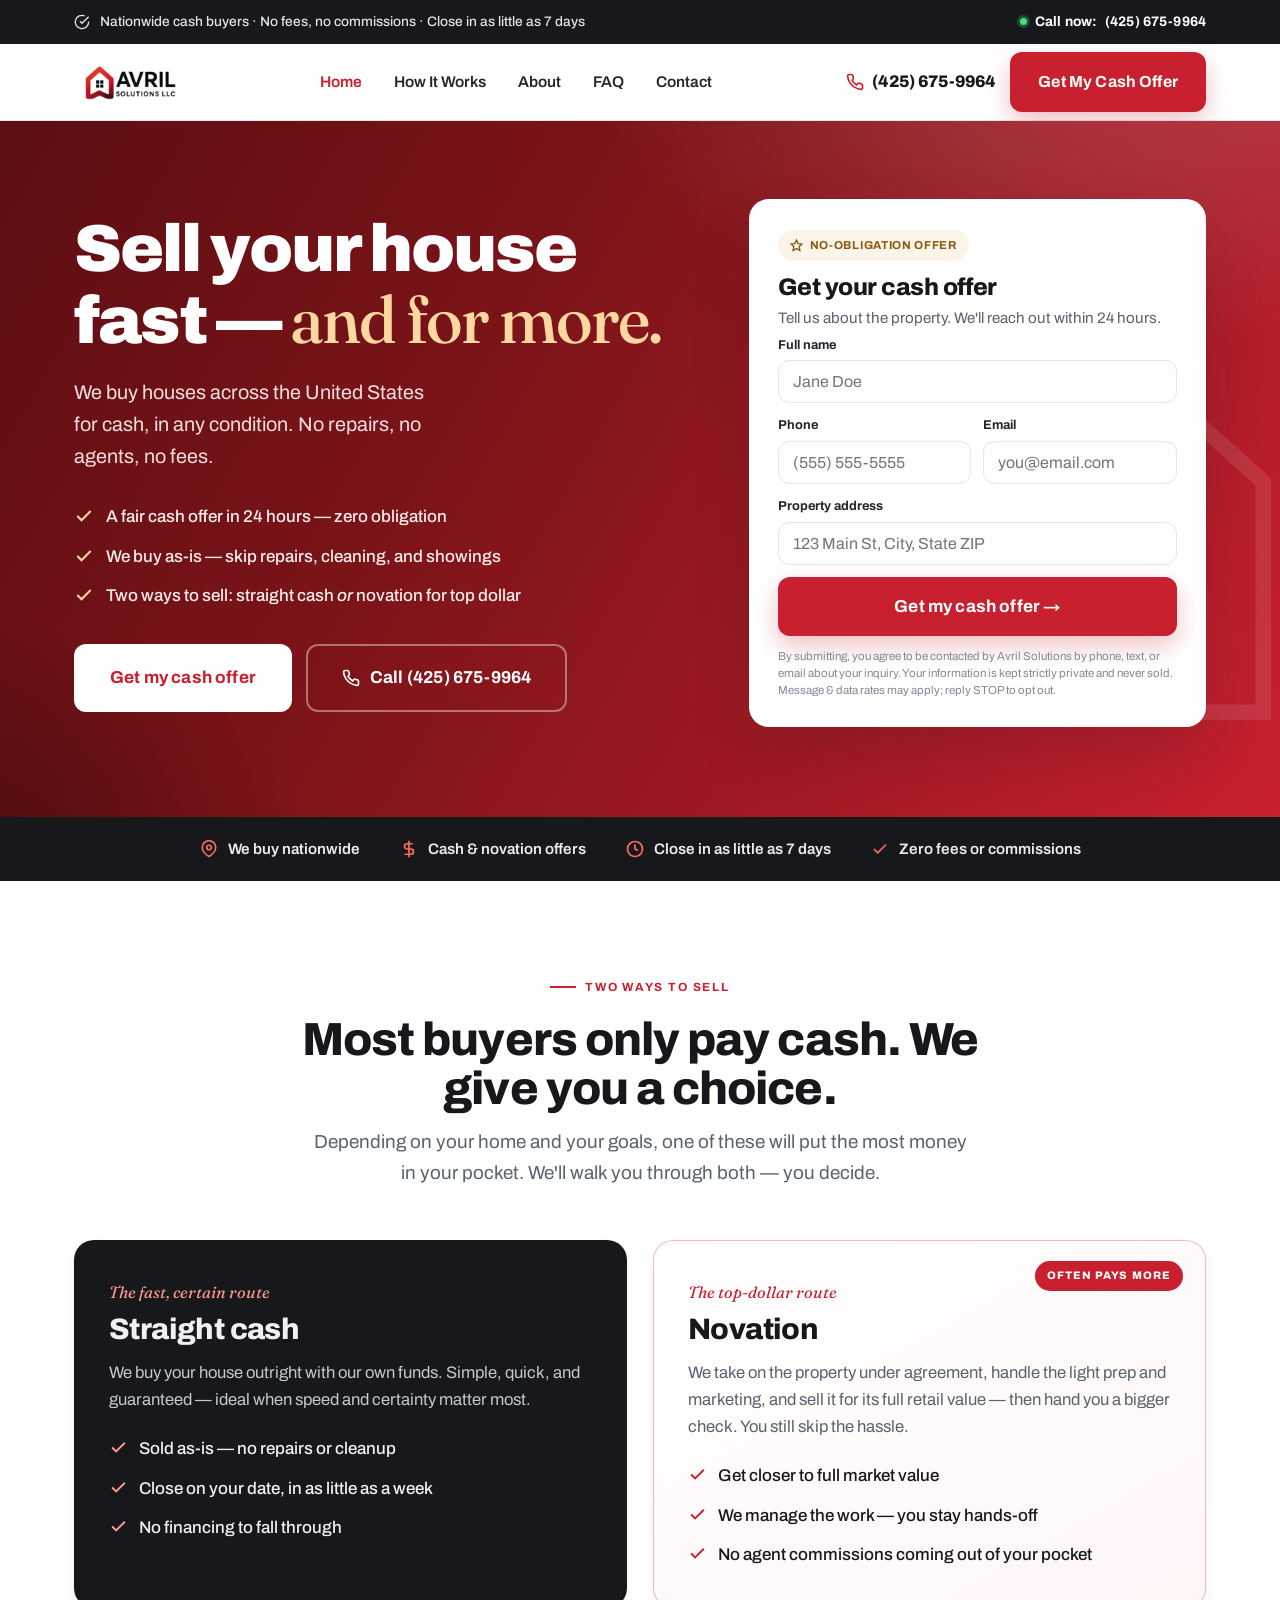
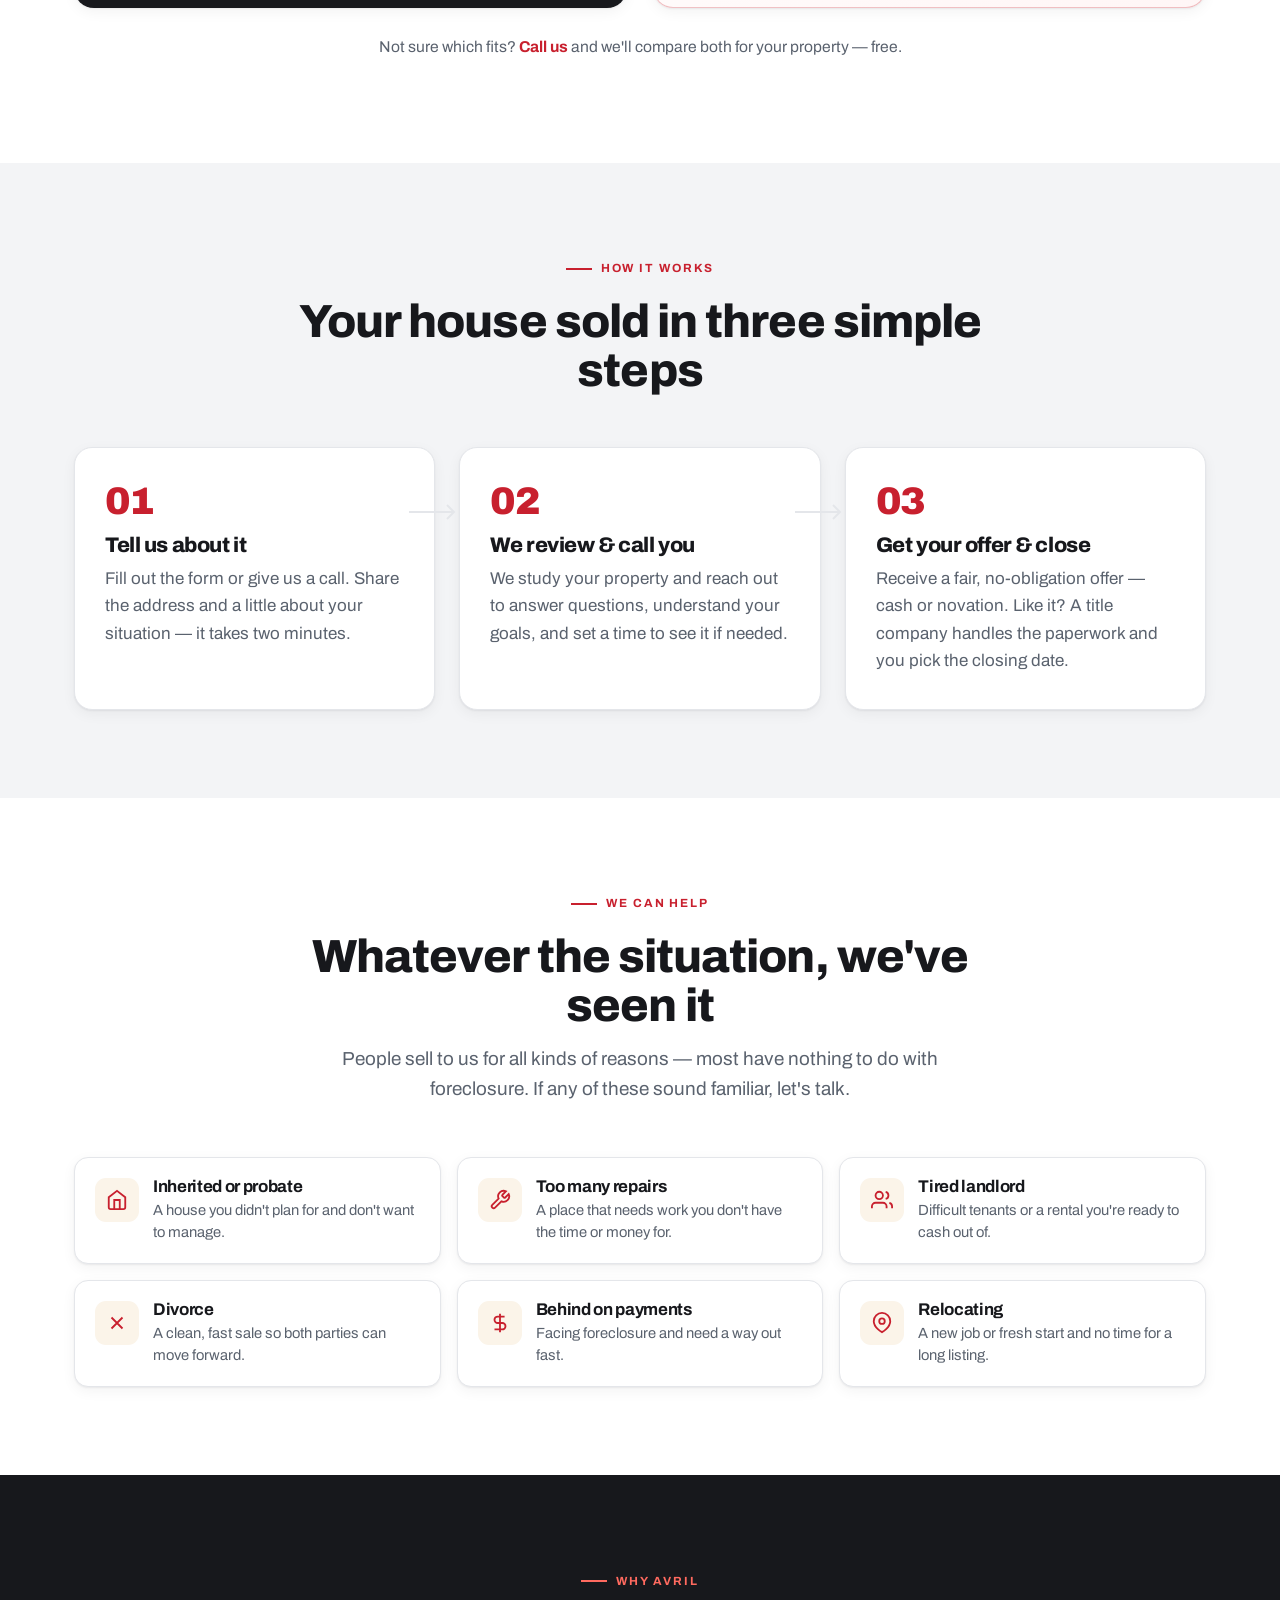
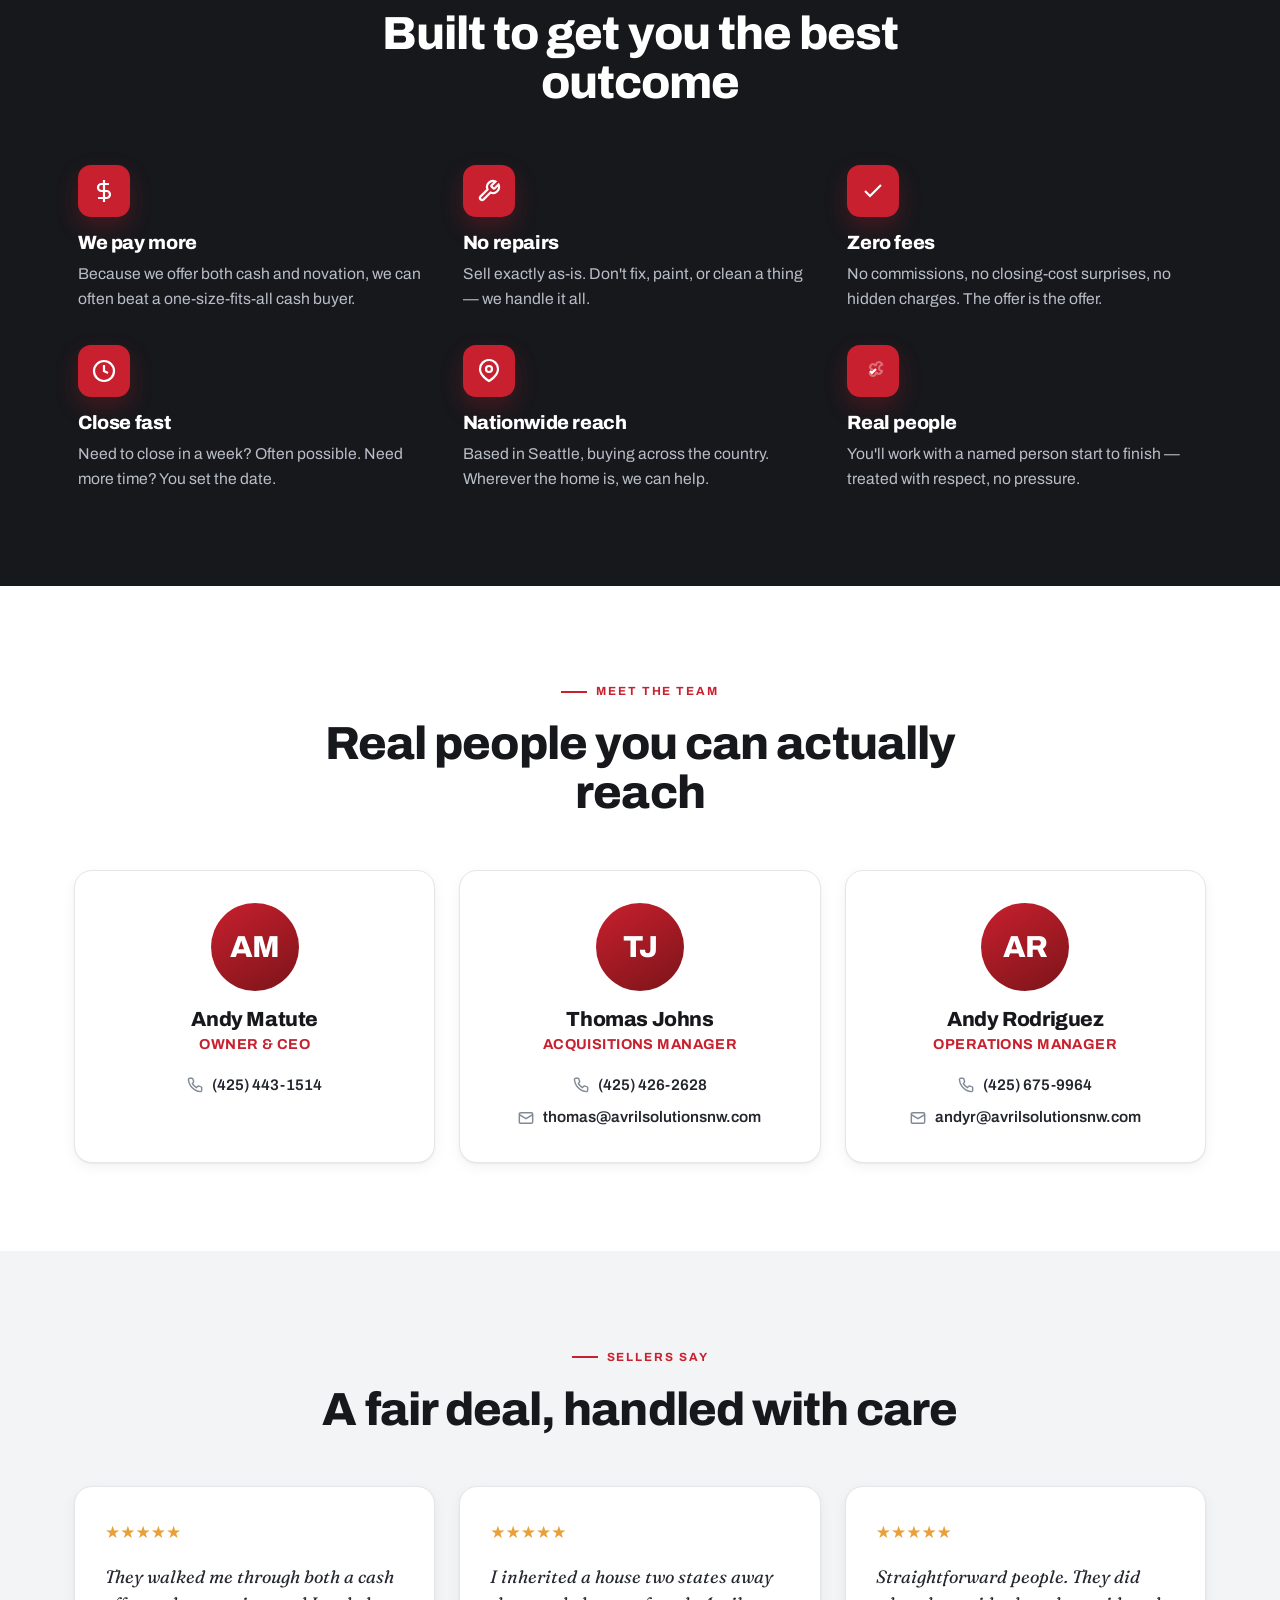
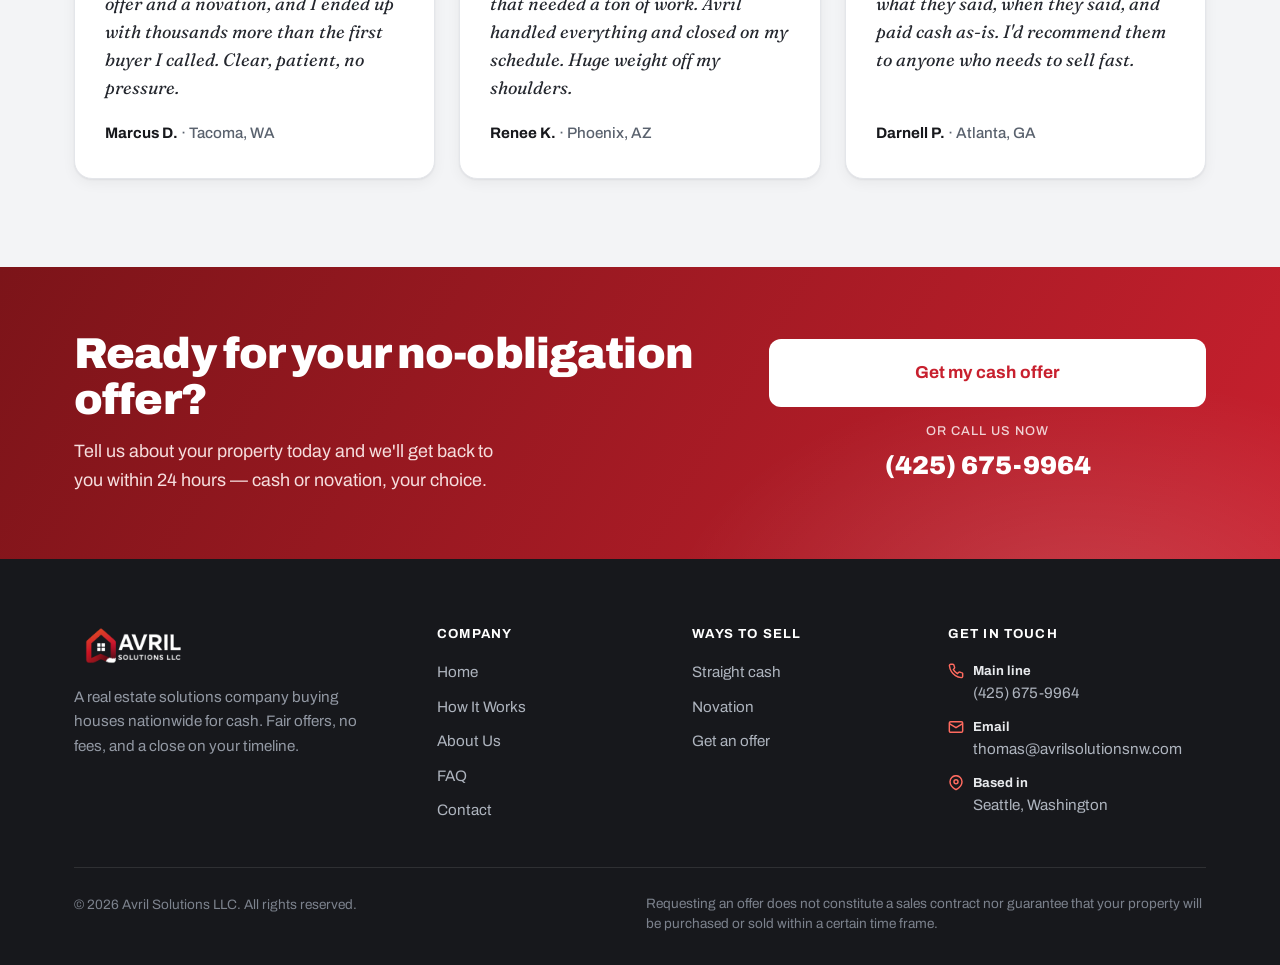
==== commit ab45b0ea: "Set main phone to (425) 675-9964 (Rodriguez); keep individual numbers on member cards Co-Authored-By" ====
--- a/index.html
+++ b/index.html
@@ -21,7 +21,7 @@
     </div>
     <div class="topbar__phone">
       <span class="dot"></span> Call now:
-      <a href="tel:+14254431514">(425) 443-1514</a>
+      <a href="tel:+14256759964">(425) 675-9964</a>
     </div>
   </div>
 </div>
@@ -42,9 +42,9 @@
       </ul>
     </nav>
     <div class="header-cta">
-      <a class="header-phone" href="tel:+14254431514">
+      <a class="header-phone" href="tel:+14256759964">
         <svg width="18" height="18" viewBox="0 0 24 24" fill="none" stroke="currentColor" stroke-width="2.2"><path d="M22 16.92v3a2 2 0 0 1-2.18 2 19.79 19.79 0 0 1-8.63-3.07 19.5 19.5 0 0 1-6-6 19.79 19.79 0 0 1-3.07-8.67A2 2 0 0 1 4.11 2h3a2 2 0 0 1 2 1.72c.13.81.36 1.6.7 2.34a2 2 0 0 1-.45 2.11L8.09 9.91a16 16 0 0 0 6 6l1.74-1.74a2 2 0 0 1 2.11-.45c.74.34 1.53.57 2.34.7A2 2 0 0 1 22 16.92z"/></svg>
-        (425) 443-1514
+        (425) 675-9964
       </a>
       <a class="btn btn-primary" href="#offer">Get My Cash Offer</a>
       <button class="nav-toggle" aria-label="Menu" aria-expanded="false" aria-controls="nav-menu">
@@ -73,9 +73,9 @@
         </ul>
         <div class="hero__actions">
           <a class="btn btn-lg" style="background:#fff;color:var(--brick)" href="#offer-form">Get my cash offer</a>
-          <a class="btn btn-lg btn-ghost" href="tel:+14254431514">
+          <a class="btn btn-lg btn-ghost" href="tel:+14256759964">
             <svg width="18" height="18" viewBox="0 0 24 24" fill="none" stroke="currentColor" stroke-width="2.2"><path d="M22 16.92v3a2 2 0 0 1-2.18 2 19.79 19.79 0 0 1-8.63-3.07 19.5 19.5 0 0 1-6-6 19.79 19.79 0 0 1-3.07-8.67A2 2 0 0 1 4.11 2h3a2 2 0 0 1 2 1.72c.13.81.36 1.6.7 2.34a2 2 0 0 1-.45 2.11L8.09 9.91a16 16 0 0 0 6 6l1.74-1.74a2 2 0 0 1 2.11-.45c.74.34 1.53.57 2.34.7A2 2 0 0 1 22 16.92z"/></svg>
-            Call (425) 443-1514
+            Call (425) 675-9964
           </a>
         </div>
       </div>
@@ -93,7 +93,7 @@
           <div class="form-success" role="status">
             Thanks, <span data-name>there</span>! Your request is in. Someone from our
             acquisitions team will call you shortly — or reach us now at
-            <a href="tel:+14254431514" style="color:#1d6b34;text-decoration:underline">(425) 443-1514</a>.
+            <a href="tel:+14256759964" style="color:#1d6b34;text-decoration:underline">(425) 675-9964</a>.
           </div>
           <form data-lead novalidate>
             <div class="field">
@@ -166,7 +166,7 @@
         </ul>
       </div>
     </div>
-    <p class="ways-note">Not sure which fits? <a href="tel:+14254431514" style="color:var(--brick);font-weight:700">Call us</a> and we'll compare both for your property — free.</p>
+    <p class="ways-note">Not sure which fits? <a href="tel:+14256759964" style="color:var(--brick);font-weight:700">Call us</a> and we'll compare both for your property — free.</p>
   </div>
 </section>
 
@@ -311,7 +311,7 @@
       </div>
       <div class="cta-band__actions reveal">
         <a class="btn btn-lg" href="#offer-form">Get my cash offer</a>
-        <div class="cta-band__phone"><small>Or call us now</small><a href="tel:+14254431514" style="color:#fff">(425) 443-1514</a></div>
+        <div class="cta-band__phone"><small>Or call us now</small><a href="tel:+14256759964" style="color:#fff">(425) 675-9964</a></div>
       </div>
     </div>
   </div>
@@ -346,7 +346,7 @@
       <div>
         <h5>Get in touch</h5>
         <ul class="footer__contact">
-          <li><svg width="16" height="16" viewBox="0 0 24 24" fill="none" stroke="currentColor" stroke-width="2.2"><path d="M22 16.92v3a2 2 0 0 1-2.18 2 19.79 19.79 0 0 1-8.63-3.07 19.5 19.5 0 0 1-6-6 19.79 19.79 0 0 1-3.07-8.67A2 2 0 0 1 4.11 2h3a2 2 0 0 1 2 1.72c.13.81.36 1.6.7 2.34a2 2 0 0 1-.45 2.11L8.09 9.91a16 16 0 0 0 6 6l1.74-1.74a2 2 0 0 1 2.11-.45c.74.34 1.53.57 2.34.7A2 2 0 0 1 22 16.92z"/></svg><span><strong>Main line</strong><a href="tel:+14254431514">(425) 443-1514</a></span></li>
+          <li><svg width="16" height="16" viewBox="0 0 24 24" fill="none" stroke="currentColor" stroke-width="2.2"><path d="M22 16.92v3a2 2 0 0 1-2.18 2 19.79 19.79 0 0 1-8.63-3.07 19.5 19.5 0 0 1-6-6 19.79 19.79 0 0 1-3.07-8.67A2 2 0 0 1 4.11 2h3a2 2 0 0 1 2 1.72c.13.81.36 1.6.7 2.34a2 2 0 0 1-.45 2.11L8.09 9.91a16 16 0 0 0 6 6l1.74-1.74a2 2 0 0 1 2.11-.45c.74.34 1.53.57 2.34.7A2 2 0 0 1 22 16.92z"/></svg><span><strong>Main line</strong><a href="tel:+14256759964">(425) 675-9964</a></span></li>
           <li><svg width="16" height="16" viewBox="0 0 24 24" fill="none" stroke="currentColor" stroke-width="2.2"><rect x="2" y="4" width="20" height="16" rx="2"/><path d="m22 7-10 6L2 7"/></svg><span><strong>Email</strong><a href="mailto:thomas@avrilsolutionsnw.com">thomas@avrilsolutionsnw.com</a></span></li>
           <li><svg width="16" height="16" viewBox="0 0 24 24" fill="none" stroke="currentColor" stroke-width="2.2"><path d="M21 10c0 7-9 12-9 12s-9-5-9-12a9 9 0 0 1 18 0z"/><circle cx="12" cy="10" r="3"/></svg><span><strong>Based in</strong><span>Seattle, Washington</span></span></li>
         </ul>
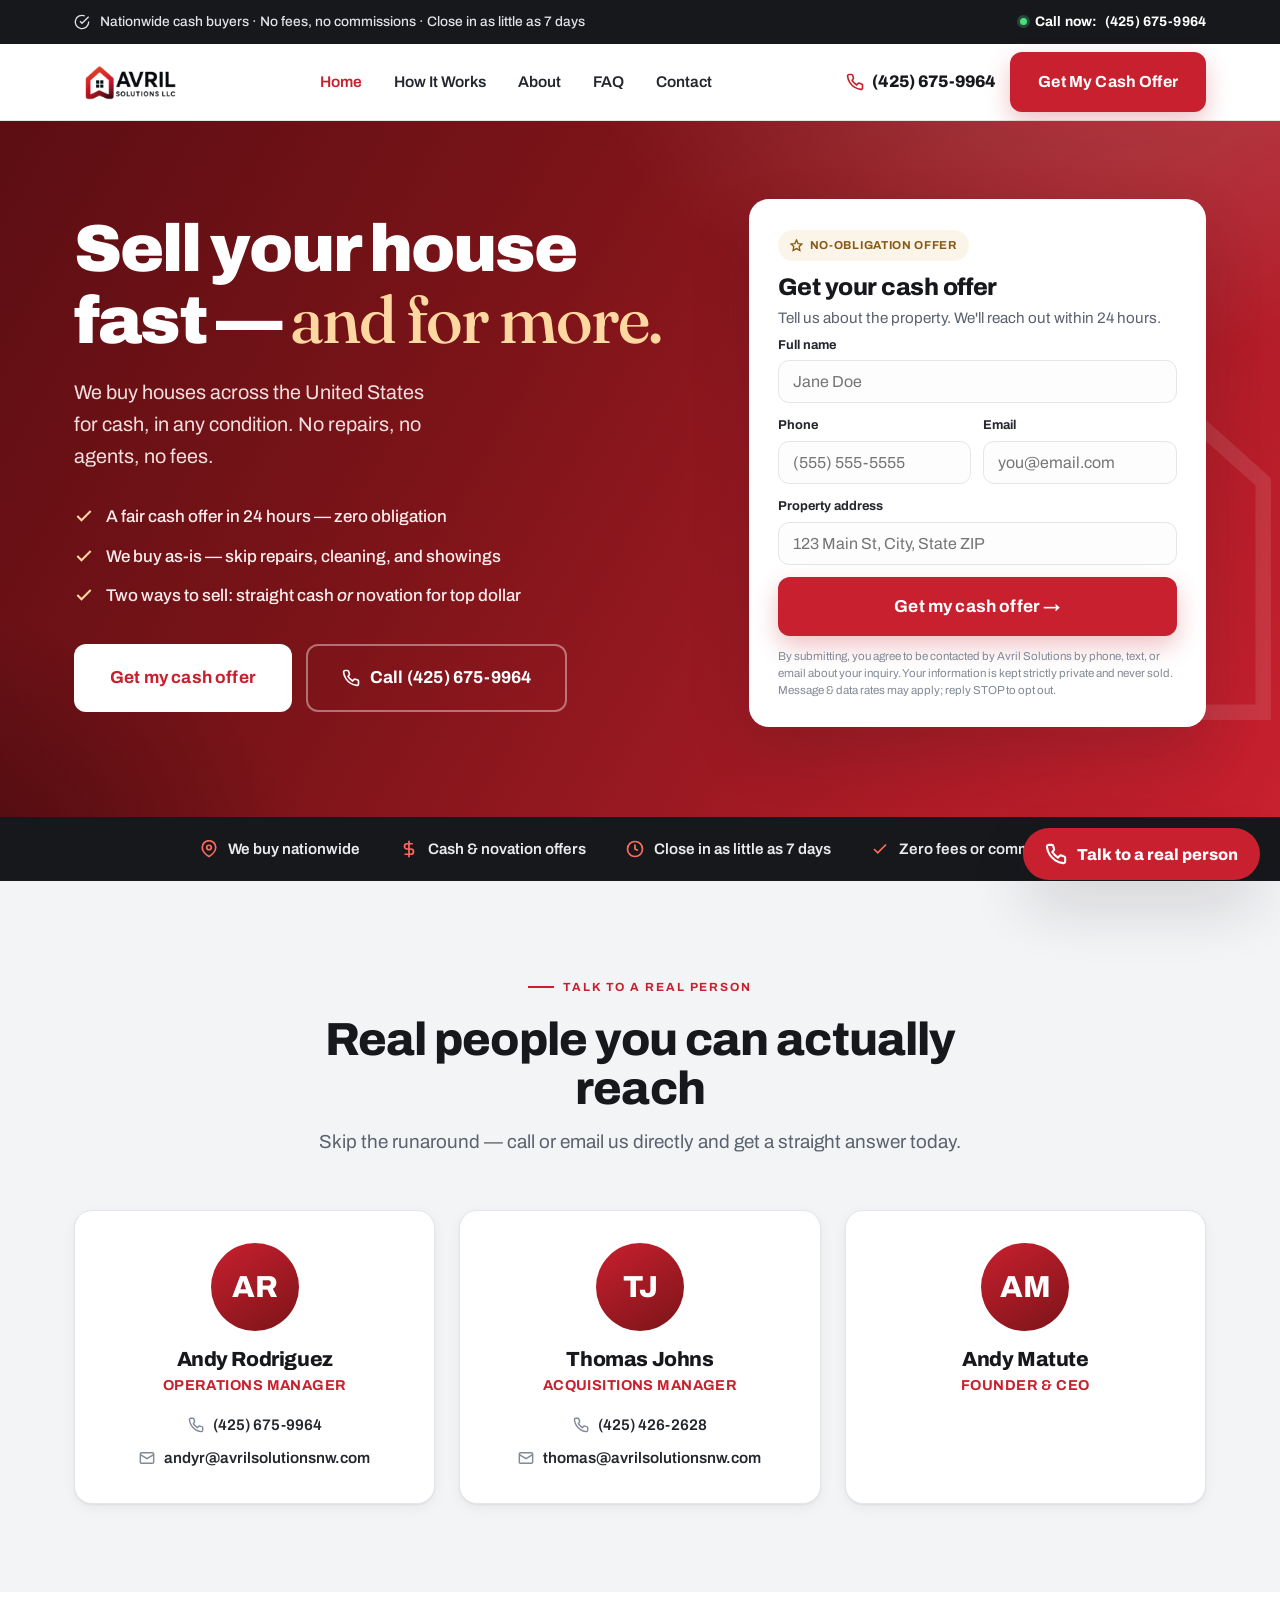
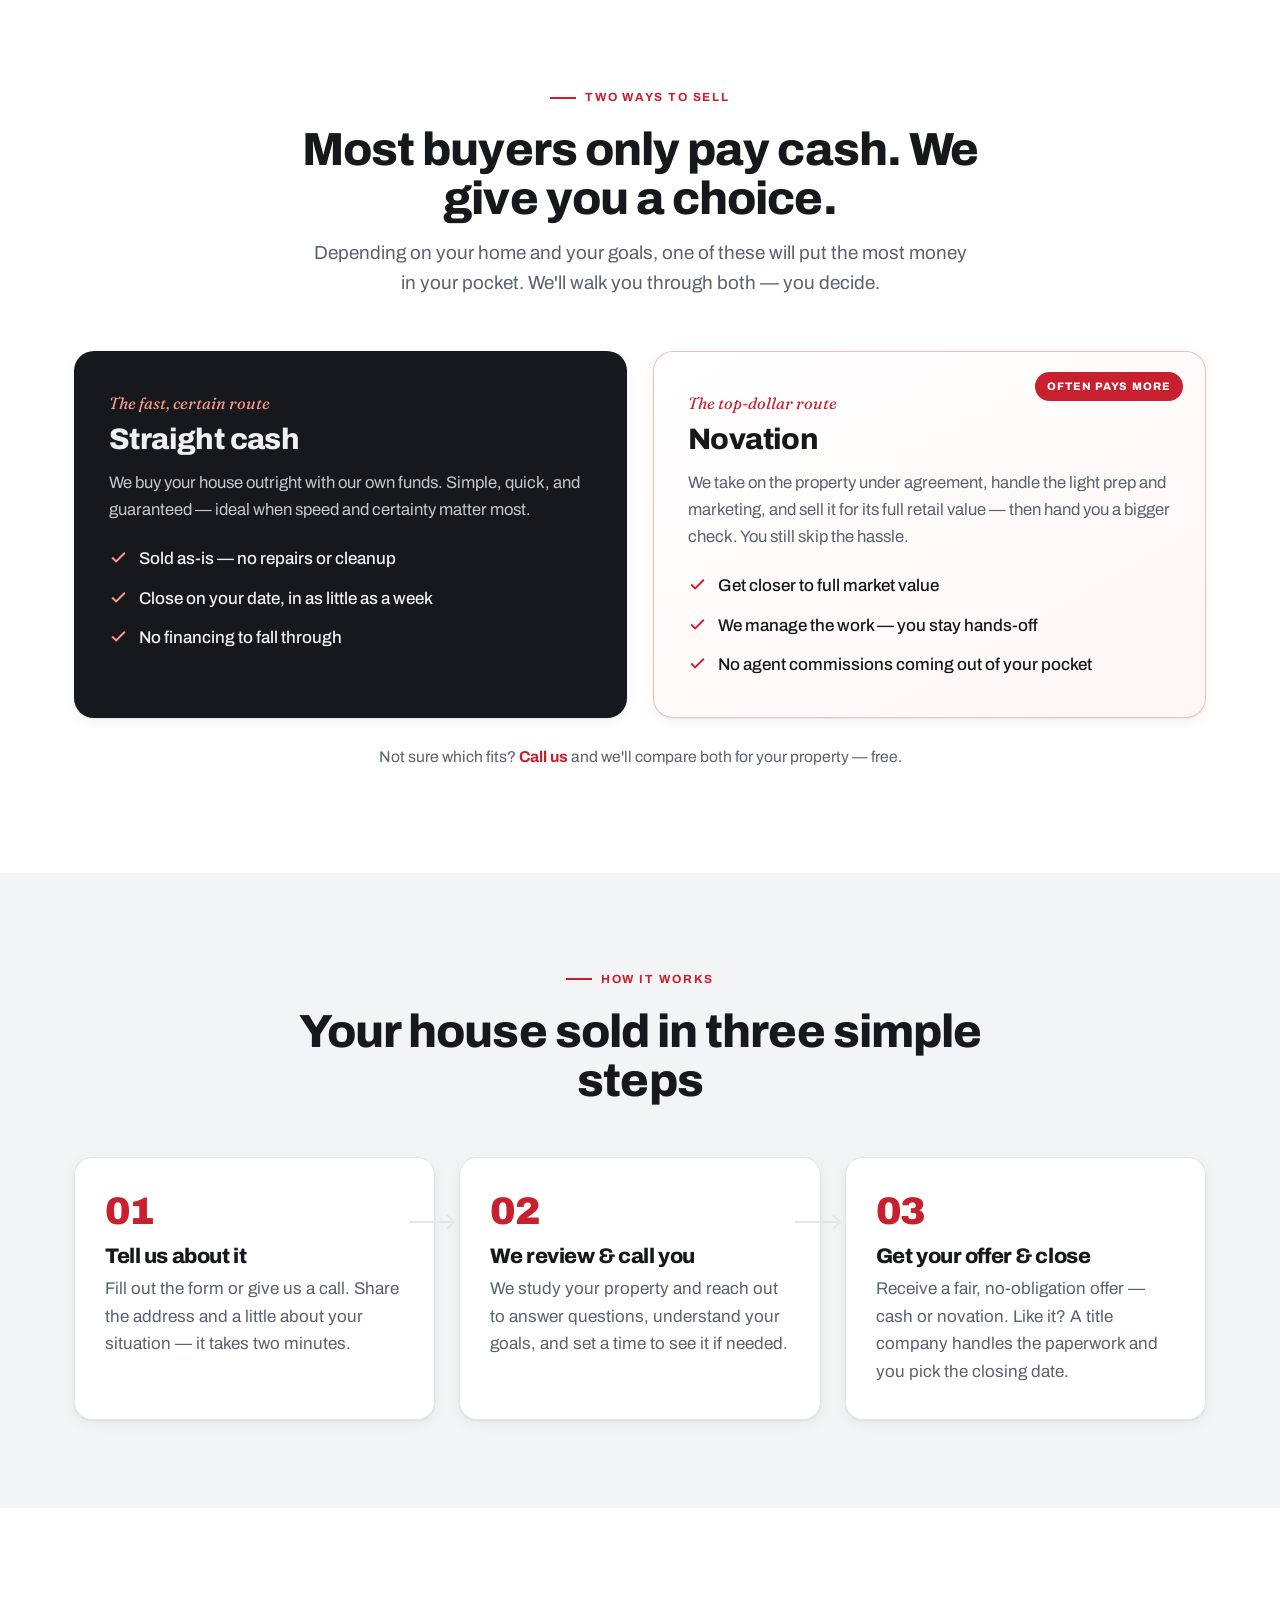
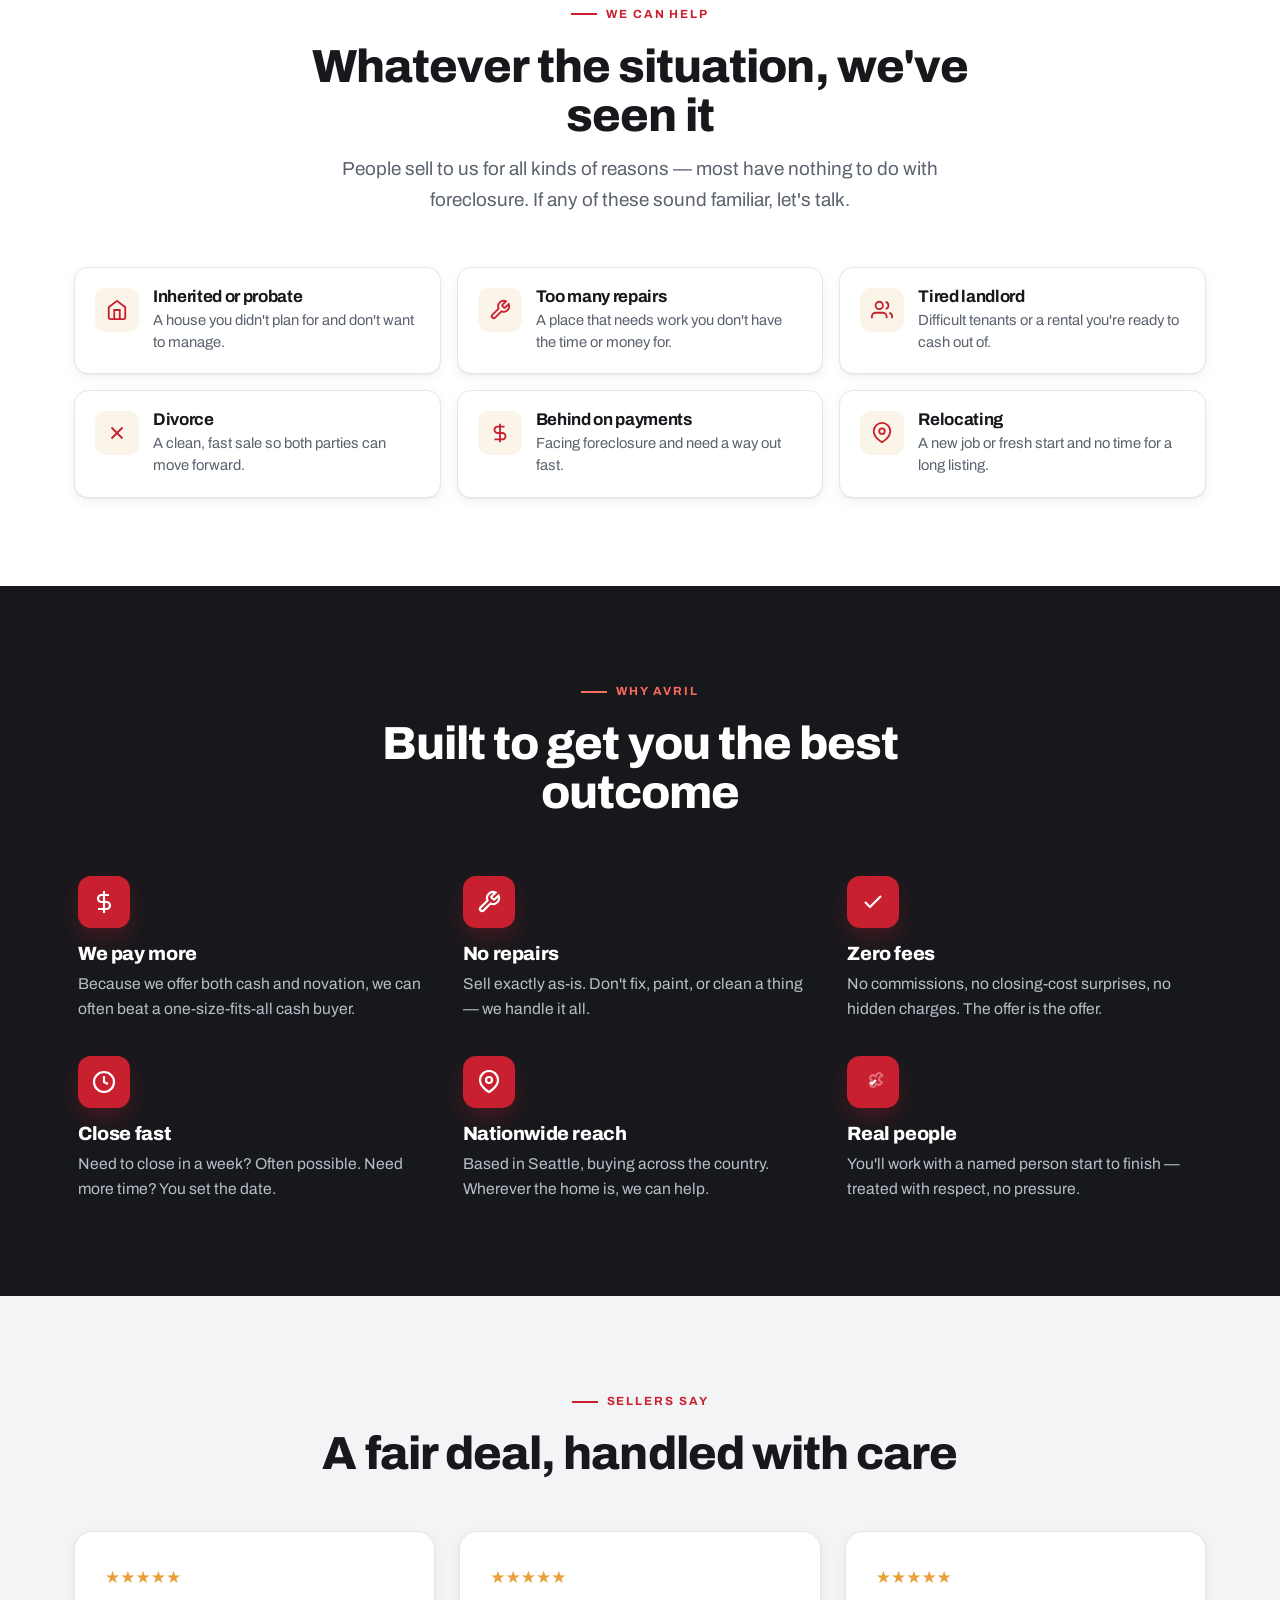
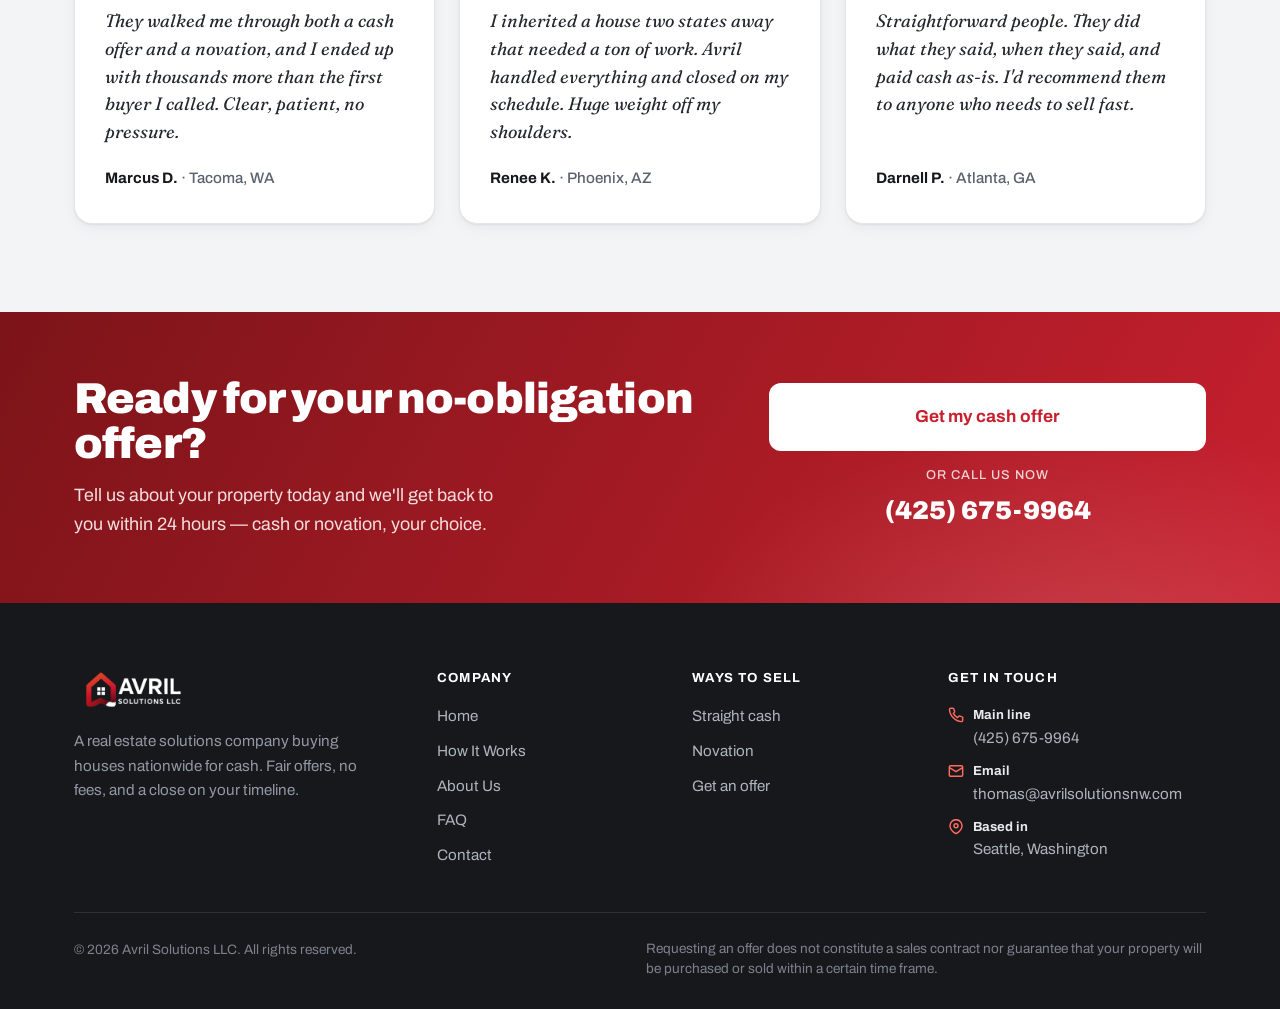
==== commit 86049b15: "Add floating 'Talk to a real person' widget; reorder team (Rodriguez, Thomas); make Matute Founder &" ====
--- a/index.html
+++ b/index.html
@@ -135,6 +135,42 @@
   </div>
 </div>
 
+<!-- ============ TALK TO A REAL PERSON (TEAM) ============ -->
+<section class="section mist">
+  <div class="container">
+    <div class="sec-head center reveal">
+      <span class="eyebrow">Talk to a real person</span>
+      <h2 class="h-lg">Real people you can actually reach</h2>
+      <p class="lead" style="margin:14px auto 0">Skip the runaround — call or email us directly and get a straight answer today.</p>
+    </div>
+    <div class="team-grid reveal">
+      <div class="member">
+        <div class="member__avatar">AR</div>
+        <h3>Andy Rodriguez</h3>
+        <span class="member__role">Operations Manager</span>
+        <div class="member__contact">
+          <a href="tel:+14256759964"><svg width="16" height="16" viewBox="0 0 24 24" fill="none" stroke="currentColor" stroke-width="2.2"><path d="M22 16.92v3a2 2 0 0 1-2.18 2 19.79 19.79 0 0 1-8.63-3.07 19.5 19.5 0 0 1-6-6 19.79 19.79 0 0 1-3.07-8.67A2 2 0 0 1 4.11 2h3a2 2 0 0 1 2 1.72c.13.81.36 1.6.7 2.34a2 2 0 0 1-.45 2.11L8.09 9.91a16 16 0 0 0 6 6l1.74-1.74a2 2 0 0 1 2.11-.45c.74.34 1.53.57 2.34.7A2 2 0 0 1 22 16.92z"/></svg>(425) 675-9964</a>
+          <a href="mailto:andyr@avrilsolutionsnw.com"><svg width="16" height="16" viewBox="0 0 24 24" fill="none" stroke="currentColor" stroke-width="2.2"><rect x="2" y="4" width="20" height="16" rx="2"/><path d="m22 7-10 6L2 7"/></svg>andyr@avrilsolutionsnw.com</a>
+        </div>
+      </div>
+      <div class="member">
+        <div class="member__avatar">TJ</div>
+        <h3>Thomas Johns</h3>
+        <span class="member__role">Acquisitions Manager</span>
+        <div class="member__contact">
+          <a href="tel:+14254262628"><svg width="16" height="16" viewBox="0 0 24 24" fill="none" stroke="currentColor" stroke-width="2.2"><path d="M22 16.92v3a2 2 0 0 1-2.18 2 19.79 19.79 0 0 1-8.63-3.07 19.5 19.5 0 0 1-6-6 19.79 19.79 0 0 1-3.07-8.67A2 2 0 0 1 4.11 2h3a2 2 0 0 1 2 1.72c.13.81.36 1.6.7 2.34a2 2 0 0 1-.45 2.11L8.09 9.91a16 16 0 0 0 6 6l1.74-1.74a2 2 0 0 1 2.11-.45c.74.34 1.53.57 2.34.7A2 2 0 0 1 22 16.92z"/></svg>(425) 426-2628</a>
+          <a href="mailto:thomas@avrilsolutionsnw.com"><svg width="16" height="16" viewBox="0 0 24 24" fill="none" stroke="currentColor" stroke-width="2.2"><rect x="2" y="4" width="20" height="16" rx="2"/><path d="m22 7-10 6L2 7"/></svg>thomas@avrilsolutionsnw.com</a>
+        </div>
+      </div>
+      <div class="member">
+        <div class="member__avatar">AM</div>
+        <h3>Andy Matute</h3>
+        <span class="member__role">Founder &amp; CEO</span>
+      </div>
+    </div>
+  </div>
+</section>
+
 <!-- ============ TWO WAYS (SIGNATURE) ============ -->
 <section class="section">
   <div class="container">
@@ -236,44 +272,6 @@
   </div>
 </section>
 
-<!-- ============ TEAM ============ -->
-<section class="section">
-  <div class="container">
-    <div class="sec-head center reveal">
-      <span class="eyebrow">Meet the team</span>
-      <h2 class="h-lg">Real people you can actually reach</h2>
-    </div>
-    <div class="team-grid reveal">
-      <div class="member">
-        <div class="member__avatar">AM</div>
-        <h3>Andy Matute</h3>
-        <span class="member__role">Owner &amp; CEO</span>
-        <div class="member__contact">
-          <a href="tel:+14254431514"><svg width="16" height="16" viewBox="0 0 24 24" fill="none" stroke="currentColor" stroke-width="2.2"><path d="M22 16.92v3a2 2 0 0 1-2.18 2 19.79 19.79 0 0 1-8.63-3.07 19.5 19.5 0 0 1-6-6 19.79 19.79 0 0 1-3.07-8.67A2 2 0 0 1 4.11 2h3a2 2 0 0 1 2 1.72c.13.81.36 1.6.7 2.34a2 2 0 0 1-.45 2.11L8.09 9.91a16 16 0 0 0 6 6l1.74-1.74a2 2 0 0 1 2.11-.45c.74.34 1.53.57 2.34.7A2 2 0 0 1 22 16.92z"/></svg>(425) 443-1514</a>
-        </div>
-      </div>
-      <div class="member">
-        <div class="member__avatar">TJ</div>
-        <h3>Thomas Johns</h3>
-        <span class="member__role">Acquisitions Manager</span>
-        <div class="member__contact">
-          <a href="tel:+14254262628"><svg width="16" height="16" viewBox="0 0 24 24" fill="none" stroke="currentColor" stroke-width="2.2"><path d="M22 16.92v3a2 2 0 0 1-2.18 2 19.79 19.79 0 0 1-8.63-3.07 19.5 19.5 0 0 1-6-6 19.79 19.79 0 0 1-3.07-8.67A2 2 0 0 1 4.11 2h3a2 2 0 0 1 2 1.72c.13.81.36 1.6.7 2.34a2 2 0 0 1-.45 2.11L8.09 9.91a16 16 0 0 0 6 6l1.74-1.74a2 2 0 0 1 2.11-.45c.74.34 1.53.57 2.34.7A2 2 0 0 1 22 16.92z"/></svg>(425) 426-2628</a>
-          <a href="mailto:thomas@avrilsolutionsnw.com"><svg width="16" height="16" viewBox="0 0 24 24" fill="none" stroke="currentColor" stroke-width="2.2"><rect x="2" y="4" width="20" height="16" rx="2"/><path d="m22 7-10 6L2 7"/></svg>thomas@avrilsolutionsnw.com</a>
-        </div>
-      </div>
-      <div class="member">
-        <div class="member__avatar">AR</div>
-        <h3>Andy Rodriguez</h3>
-        <span class="member__role">Operations Manager</span>
-        <div class="member__contact">
-          <a href="tel:+14256759964"><svg width="16" height="16" viewBox="0 0 24 24" fill="none" stroke="currentColor" stroke-width="2.2"><path d="M22 16.92v3a2 2 0 0 1-2.18 2 19.79 19.79 0 0 1-8.63-3.07 19.5 19.5 0 0 1-6-6 19.79 19.79 0 0 1-3.07-8.67A2 2 0 0 1 4.11 2h3a2 2 0 0 1 2 1.72c.13.81.36 1.6.7 2.34a2 2 0 0 1-.45 2.11L8.09 9.91a16 16 0 0 0 6 6l1.74-1.74a2 2 0 0 1 2.11-.45c.74.34 1.53.57 2.34.7A2 2 0 0 1 22 16.92z"/></svg>(425) 675-9964</a>
-          <a href="mailto:andyr@avrilsolutionsnw.com"><svg width="16" height="16" viewBox="0 0 24 24" fill="none" stroke="currentColor" stroke-width="2.2"><rect x="2" y="4" width="20" height="16" rx="2"/><path d="m22 7-10 6L2 7"/></svg>andyr@avrilsolutionsnw.com</a>
-        </div>
-      </div>
-    </div>
-  </div>
-</section>
-
 <!-- ============ TESTIMONIALS ============ -->
 <section class="section mist">
   <div class="container">
@@ -359,6 +357,30 @@
   </div>
 </footer>
 
+<!-- ============ FLOATING "TALK TO A REAL PERSON" ============ -->
+<div class="talk-fab">
+  <div class="talk-fab__panel" id="talkPanel" role="dialog" aria-label="Talk to a real person" hidden>
+    <div class="talk-fab__top">
+      <strong>Talk to a real person</strong>
+      <button type="button" class="talk-fab__x" id="talkClose" aria-label="Close">&times;</button>
+    </div>
+    <p class="talk-fab__sub">We pick up — no bots, no waiting. Call now:</p>
+    <a class="talk-fab__main" href="tel:+14256759964">
+      <svg width="22" height="22" viewBox="0 0 24 24" fill="none" stroke="currentColor" stroke-width="2.3"><path d="M22 16.92v3a2 2 0 0 1-2.18 2 19.79 19.79 0 0 1-8.63-3.07 19.5 19.5 0 0 1-6-6 19.79 19.79 0 0 1-3.07-8.67A2 2 0 0 1 4.11 2h3a2 2 0 0 1 2 1.72c.13.81.36 1.6.7 2.34a2 2 0 0 1-.45 2.11L8.09 9.91a16 16 0 0 0 6 6l1.74-1.74a2 2 0 0 1 2.11-.45c.74.34 1.53.57 2.34.7A2 2 0 0 1 22 16.92z"/></svg>
+      <span>Call now<b>(425) 675-9964</b></span>
+    </a>
+    <div class="talk-fab__people">
+      <a href="tel:+14256759964"><b>Andy Rodriguez</b><small>Operations Manager · (425) 675-9964</small></a>
+      <a href="tel:+14254262628"><b>Thomas Johns</b><small>Acquisitions Manager · (425) 426-2628</small></a>
+    </div>
+  </div>
+  <button type="button" class="talk-fab__btn" id="talkToggle" aria-expanded="false" aria-controls="talkPanel">
+    <span class="talk-fab__pulse" aria-hidden="true"></span>
+    <svg width="22" height="22" viewBox="0 0 24 24" fill="none" stroke="currentColor" stroke-width="2.3"><path d="M22 16.92v3a2 2 0 0 1-2.18 2 19.79 19.79 0 0 1-8.63-3.07 19.5 19.5 0 0 1-6-6 19.79 19.79 0 0 1-3.07-8.67A2 2 0 0 1 4.11 2h3a2 2 0 0 1 2 1.72c.13.81.36 1.6.7 2.34a2 2 0 0 1-.45 2.11L8.09 9.91a16 16 0 0 0 6 6l1.74-1.74a2 2 0 0 1 2.11-.45c.74.34 1.53.57 2.34.7A2 2 0 0 1 22 16.92z"/></svg>
+    <span class="talk-fab__label">Talk to a real person</span>
+  </button>
+</div>
+
 <script src="script.js"></script>
 </body>
 </html>
--- a/styles.css
+++ b/styles.css
@@ -402,3 +402,49 @@
   .field-row,.field-row-3{grid-template-columns:1fr}
   .header-cta .btn{padding:12px 18px;font-size:.92rem}
 }
+
+/* ============================================================
+   Floating "Talk to a real person" widget
+   ============================================================ */
+.talk-fab{position:fixed;right:20px;bottom:20px;z-index:1000;display:flex;flex-direction:column;align-items:flex-end;gap:12px}
+.talk-fab__btn{
+  position:relative;display:inline-flex;align-items:center;gap:10px;border:none;cursor:pointer;
+  background:var(--brick);color:#fff;font-family:var(--ff-display);font-weight:800;font-size:1rem;
+  padding:15px 22px;border-radius:999px;box-shadow:var(--shadow-lg);
+  transition:transform .15s ease,background .15s ease;
+}
+.talk-fab__btn:hover{background:var(--brick-bright);transform:translateY(-2px)}
+.talk-fab__btn svg{position:relative;z-index:1}
+.talk-fab__label{position:relative;z-index:1}
+.talk-fab__pulse{position:absolute;inset:0;border-radius:999px;animation:talkPulse 2.2s ease-out infinite}
+@keyframes talkPulse{
+  0%{box-shadow:0 0 0 0 rgba(200,32,46,.5)}
+  70%{box-shadow:0 0 0 18px rgba(200,32,46,0)}
+  100%{box-shadow:0 0 0 0 rgba(200,32,46,0)}
+}
+@media (prefers-reduced-motion:reduce){.talk-fab__pulse{animation:none}}
+.talk-fab__panel{
+  width:310px;max-width:calc(100vw - 40px);background:#fff;border:1px solid var(--line);
+  border-radius:18px;box-shadow:var(--shadow-lg);padding:20px;
+}
+.talk-fab__top{display:flex;align-items:center;justify-content:space-between;gap:10px;margin-bottom:2px}
+.talk-fab__top strong{font-family:var(--ff-display);font-size:1.08rem}
+.talk-fab__x{border:none;background:none;font-size:1.6rem;line-height:1;cursor:pointer;color:var(--slate);padding:0 2px}
+.talk-fab__x:hover{color:var(--ink)}
+.talk-fab__sub{color:var(--slate);font-size:.9rem;margin:0 0 14px}
+.talk-fab__main{
+  display:flex;align-items:center;gap:11px;background:var(--brick);color:#fff;
+  padding:13px 15px;border-radius:12px;font-weight:600;margin-bottom:14px;transition:background .15s ease;
+}
+.talk-fab__main:hover{background:var(--brick-bright)}
+.talk-fab__main b{font-family:var(--ff-display);font-size:1.12rem;display:block}
+.talk-fab__people{display:grid;gap:9px}
+.talk-fab__people a{display:flex;flex-direction:column;padding:11px 13px;border:1px solid var(--line);border-radius:11px;transition:border-color .15s ease,background .15s ease}
+.talk-fab__people a:hover{border-color:var(--brick);background:var(--mist-warm)}
+.talk-fab__people b{font-family:var(--ff-display);font-size:.96rem}
+.talk-fab__people small{color:var(--slate);font-size:.82rem}
+@media (max-width:560px){
+  .talk-fab{right:16px;bottom:16px}
+  .talk-fab__label{display:none}
+  .talk-fab__btn{padding:16px}
+}
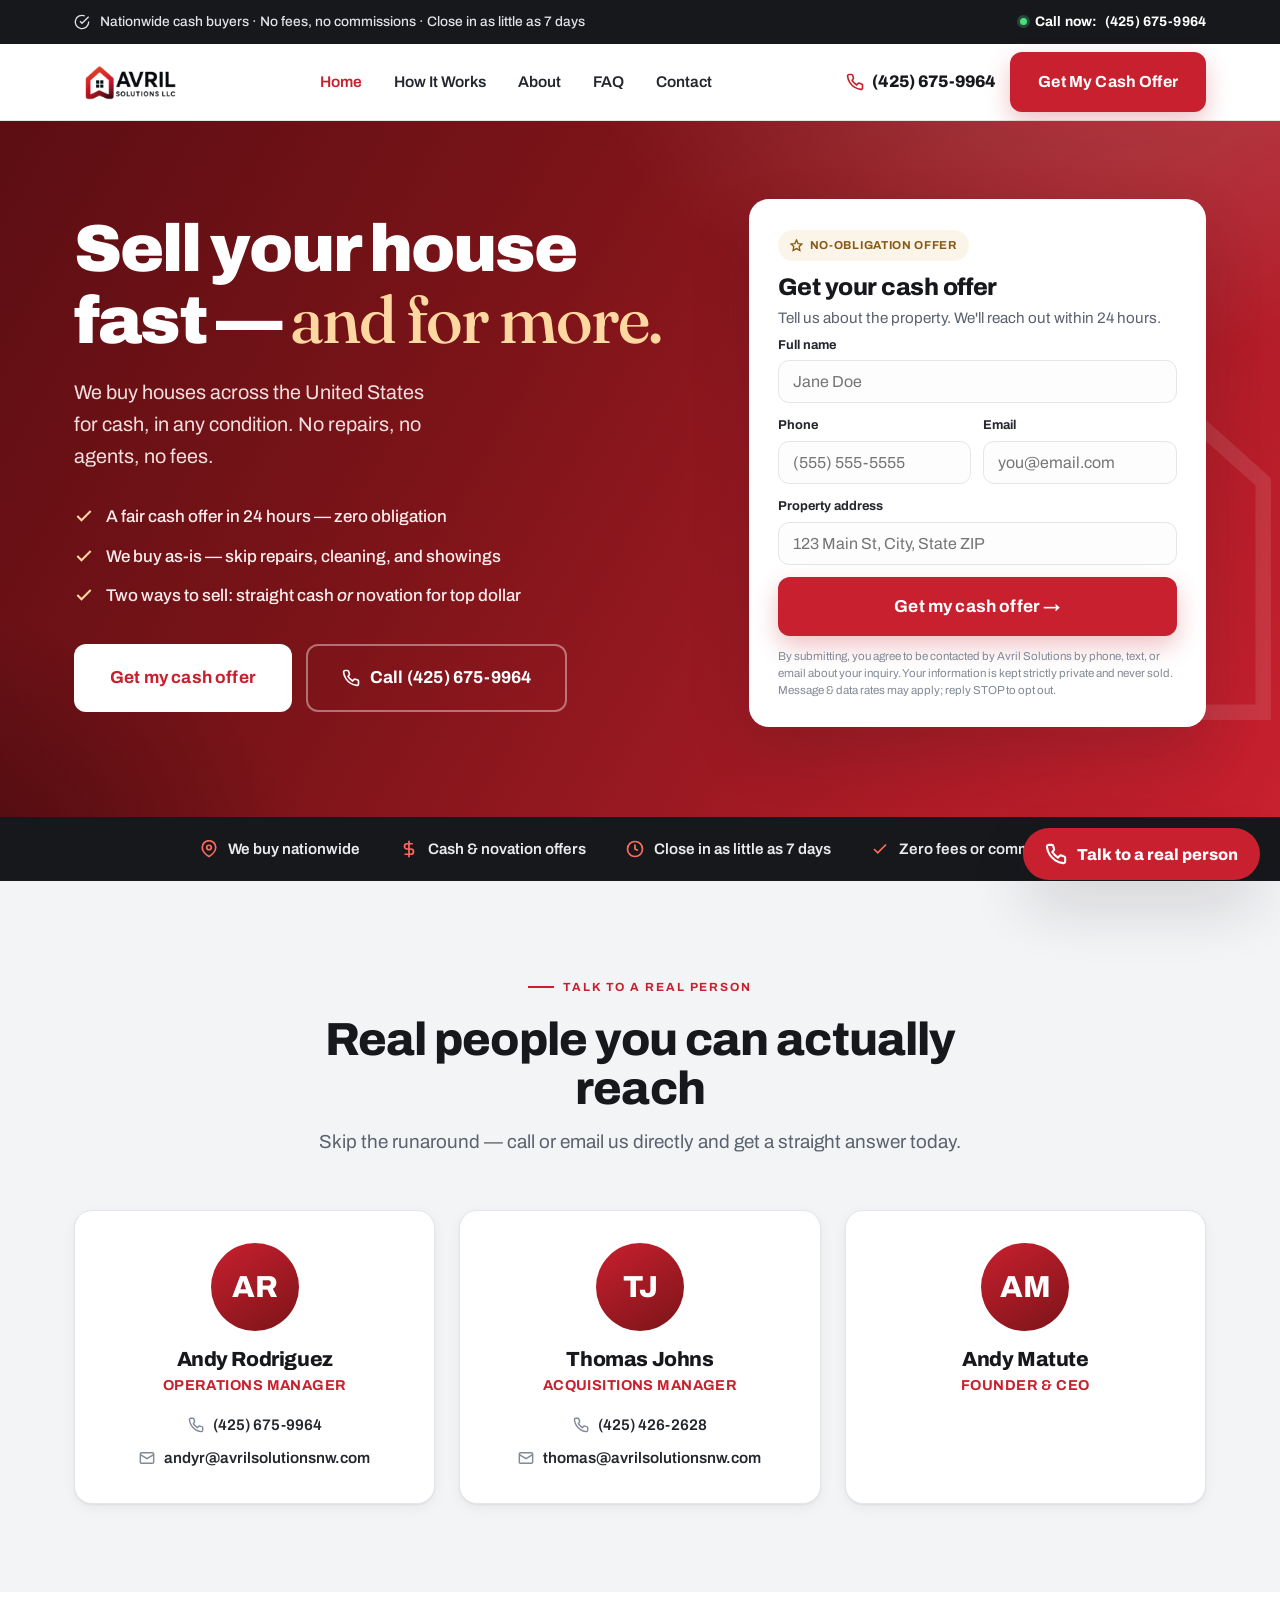
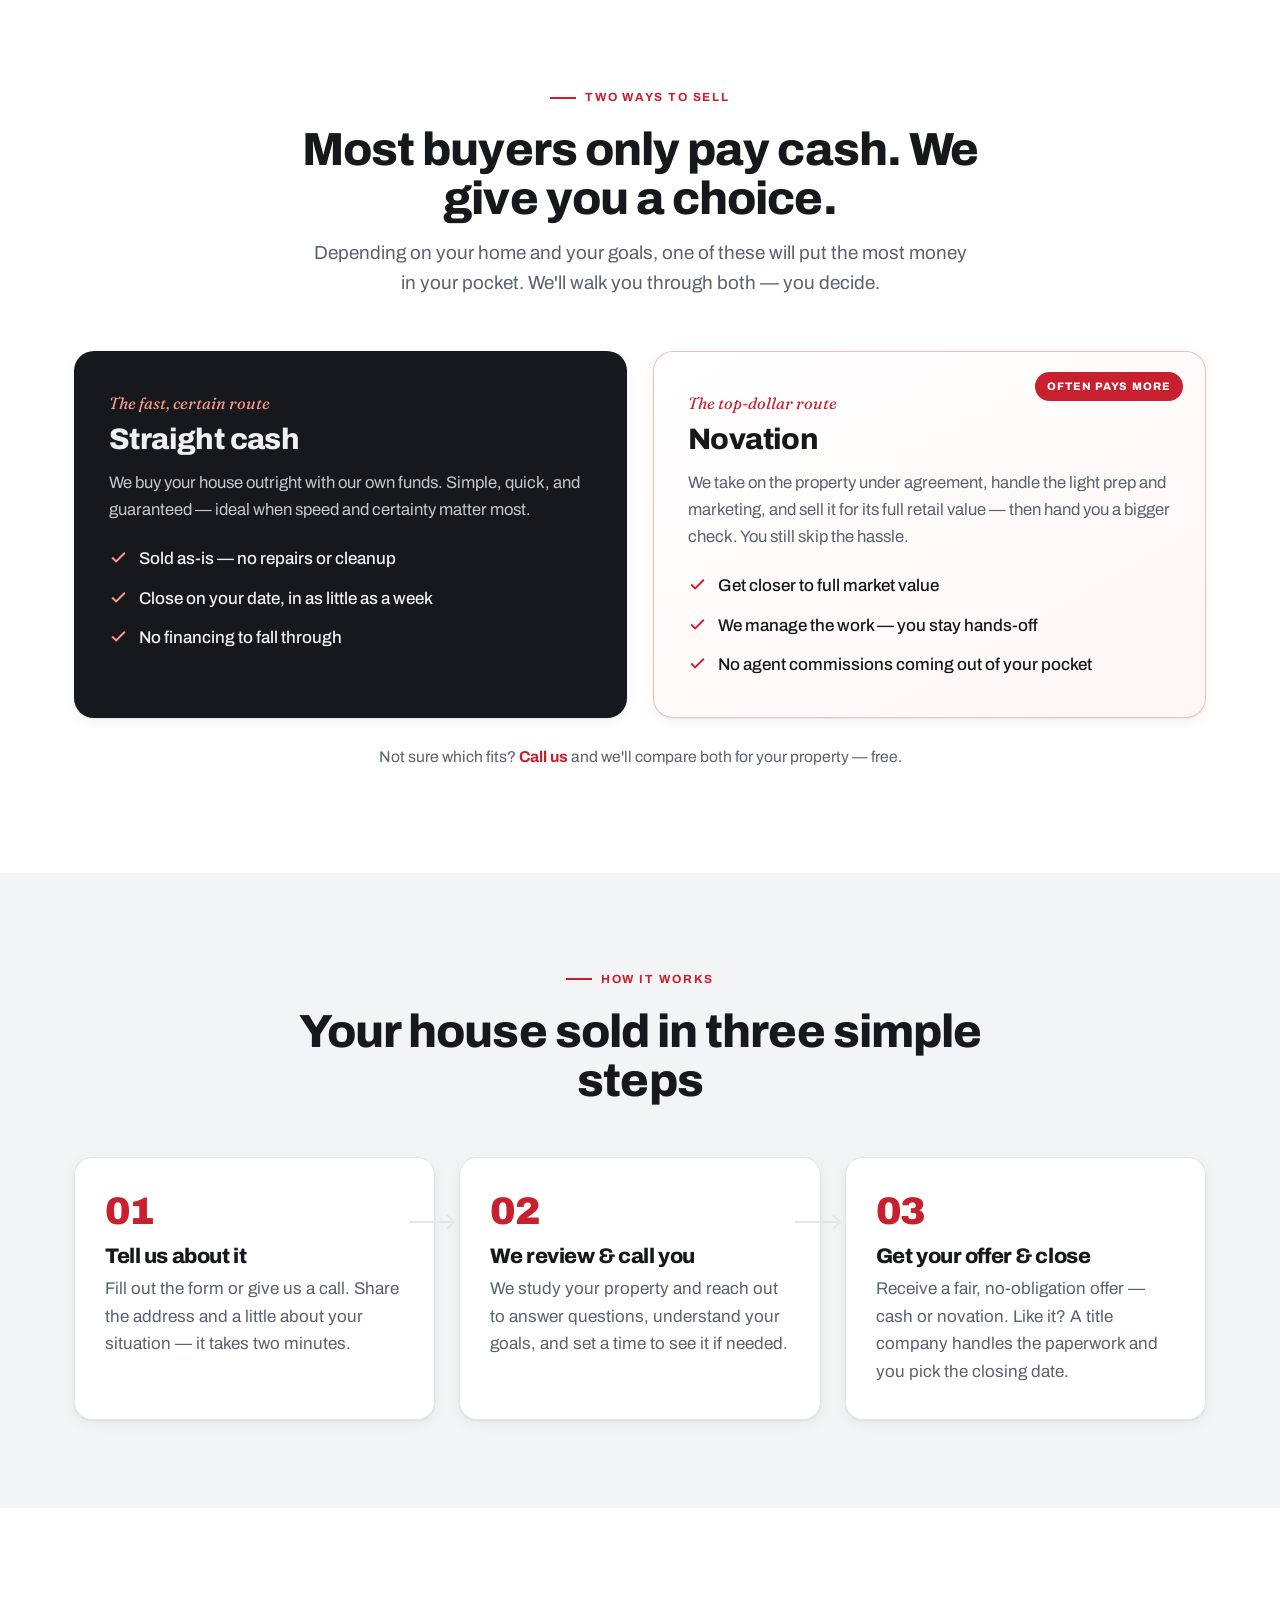
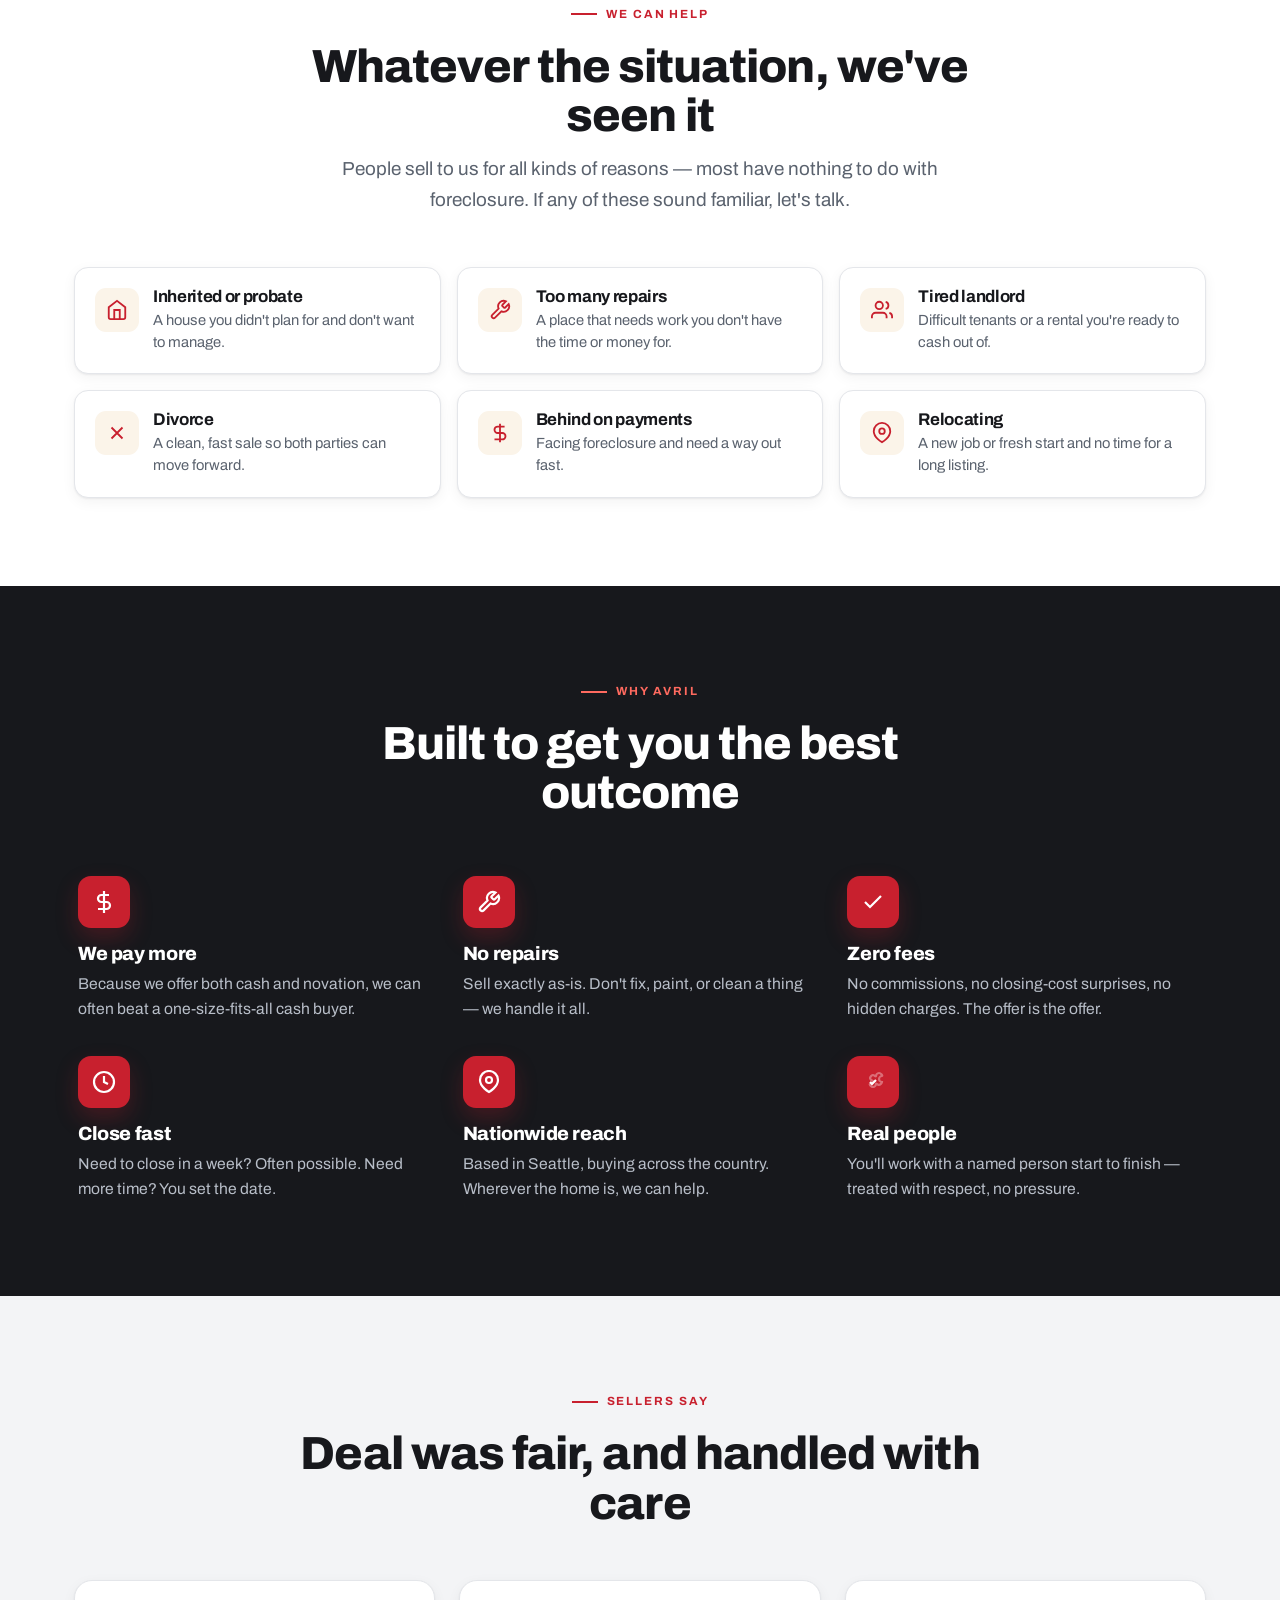
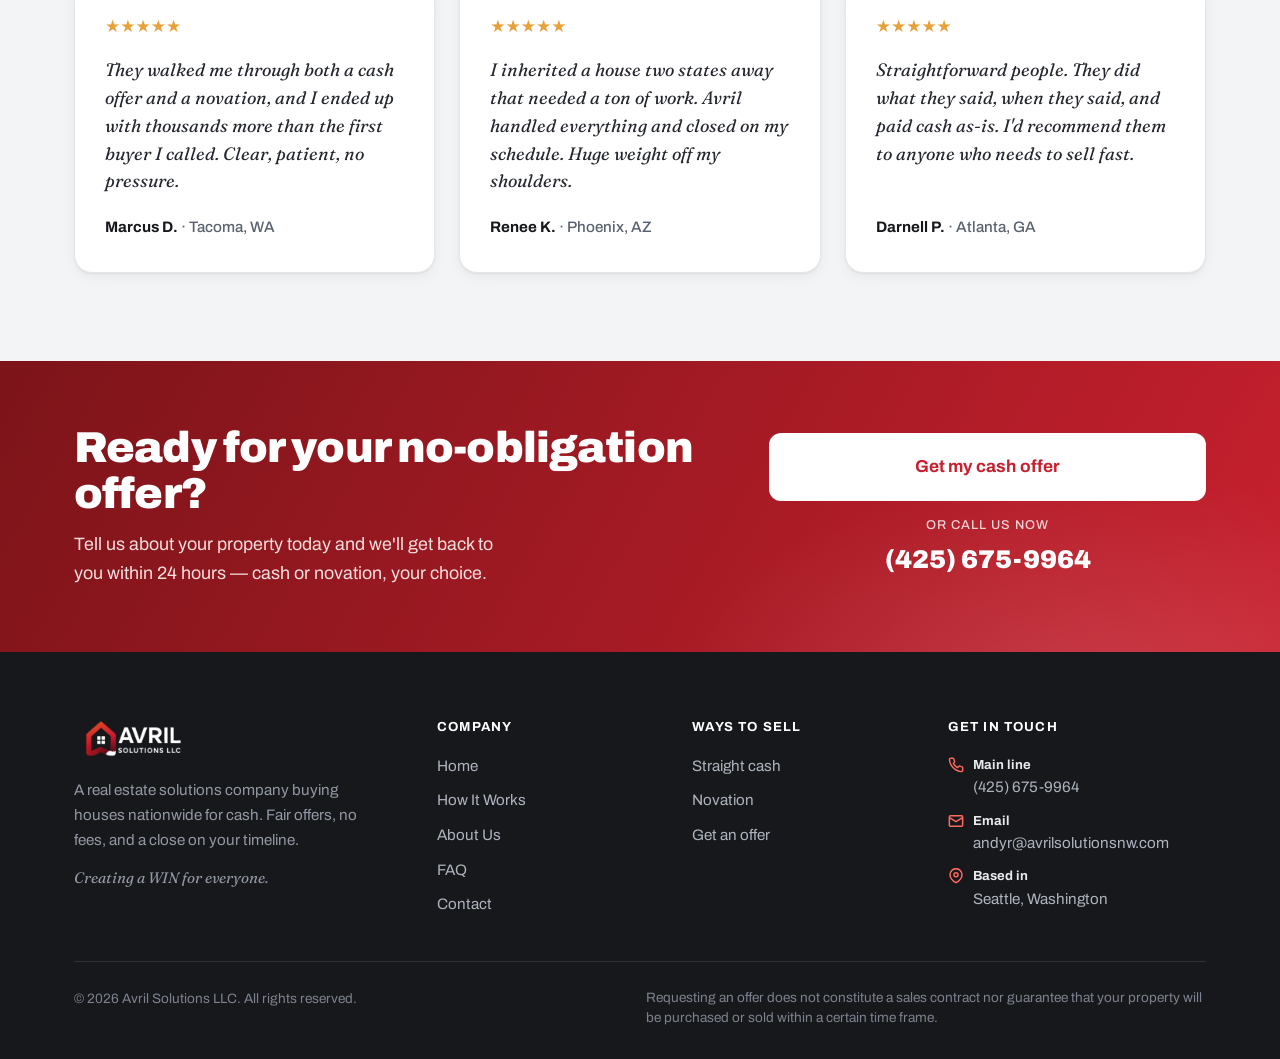
==== commit e390c1b1: "Footer email to Rodriguez sitewide; add slogan 'Creating a WIN for everyone'; reword testimonial hea" ====
--- a/index.html
+++ b/index.html
@@ -277,7 +277,7 @@
   <div class="container">
     <div class="sec-head center reveal">
       <span class="eyebrow">Sellers say</span>
-      <h2 class="h-lg">A fair deal, handled with care</h2>
+      <h2 class="h-lg">Deal was fair, and handled with care</h2>
     </div>
     <div class="quotes reveal">
       <div class="quote">
@@ -322,6 +322,7 @@
       <div class="footer__brand">
         <img src="assets/logo-white.png" alt="Avril Solutions LLC" />
         <p>A real estate solutions company buying houses nationwide for cash. Fair offers, no fees, and a close on your timeline.</p>
+        <p class="footer__slogan">Creating a WIN for everyone.</p>
       </div>
       <div>
         <h5>Company</h5>
@@ -345,7 +346,7 @@
         <h5>Get in touch</h5>
         <ul class="footer__contact">
           <li><svg width="16" height="16" viewBox="0 0 24 24" fill="none" stroke="currentColor" stroke-width="2.2"><path d="M22 16.92v3a2 2 0 0 1-2.18 2 19.79 19.79 0 0 1-8.63-3.07 19.5 19.5 0 0 1-6-6 19.79 19.79 0 0 1-3.07-8.67A2 2 0 0 1 4.11 2h3a2 2 0 0 1 2 1.72c.13.81.36 1.6.7 2.34a2 2 0 0 1-.45 2.11L8.09 9.91a16 16 0 0 0 6 6l1.74-1.74a2 2 0 0 1 2.11-.45c.74.34 1.53.57 2.34.7A2 2 0 0 1 22 16.92z"/></svg><span><strong>Main line</strong><a href="tel:+14256759964">(425) 675-9964</a></span></li>
-          <li><svg width="16" height="16" viewBox="0 0 24 24" fill="none" stroke="currentColor" stroke-width="2.2"><rect x="2" y="4" width="20" height="16" rx="2"/><path d="m22 7-10 6L2 7"/></svg><span><strong>Email</strong><a href="mailto:thomas@avrilsolutionsnw.com">thomas@avrilsolutionsnw.com</a></span></li>
+          <li><svg width="16" height="16" viewBox="0 0 24 24" fill="none" stroke="currentColor" stroke-width="2.2"><rect x="2" y="4" width="20" height="16" rx="2"/><path d="m22 7-10 6L2 7"/></svg><span><strong>Email</strong><a href="mailto:andyr@avrilsolutionsnw.com">andyr@avrilsolutionsnw.com</a></span></li>
           <li><svg width="16" height="16" viewBox="0 0 24 24" fill="none" stroke="currentColor" stroke-width="2.2"><path d="M21 10c0 7-9 12-9 12s-9-5-9-12a9 9 0 0 1 18 0z"/><circle cx="12" cy="10" r="3"/></svg><span><strong>Based in</strong><span>Seattle, Washington</span></span></li>
         </ul>
       </div>
--- a/styles.css
+++ b/styles.css
@@ -356,6 +356,7 @@
 .footer-grid{display:grid;grid-template-columns:1.5fr 1fr 1fr 1.2fr;gap:40px;padding-bottom:44px;border-bottom:1px solid rgba(255,255,255,.1)}
 .footer__brand img{height:44px;margin-bottom:18px}
 .footer__brand p{max-width:34ch;color:#9298a3;font-size:.95rem}
+.footer__slogan{font-family:var(--ff-serif);font-style:italic;font-size:1.18rem;line-height:1.3;color:#fff;margin:16px 0 0;max-width:34ch}
 .footer h5{font-family:var(--ff-display);color:#fff;font-size:.82rem;text-transform:uppercase;letter-spacing:.09em;margin:0 0 16px;font-weight:700}
 .footer ul{list-style:none;margin:0;padding:0;display:grid;gap:10px}
 .footer__contact li{display:flex;gap:9px;align-items:flex-start}
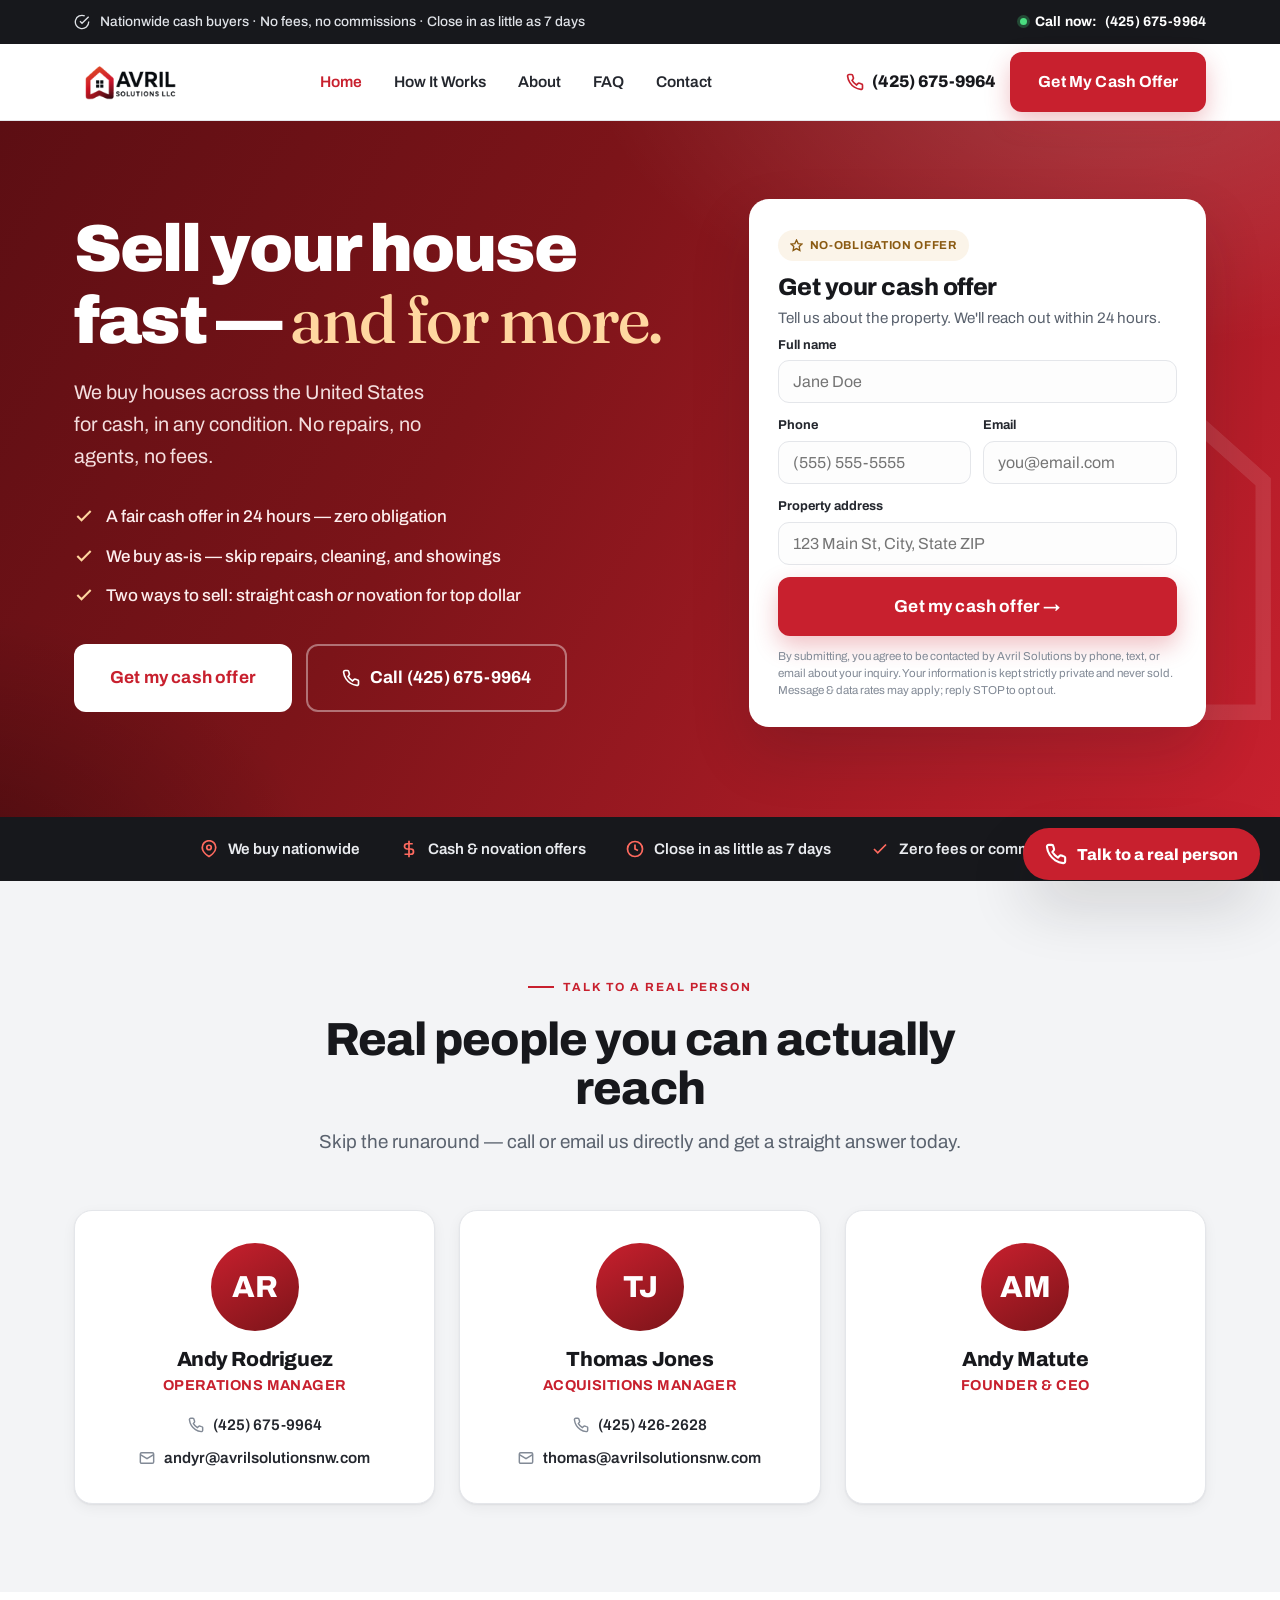
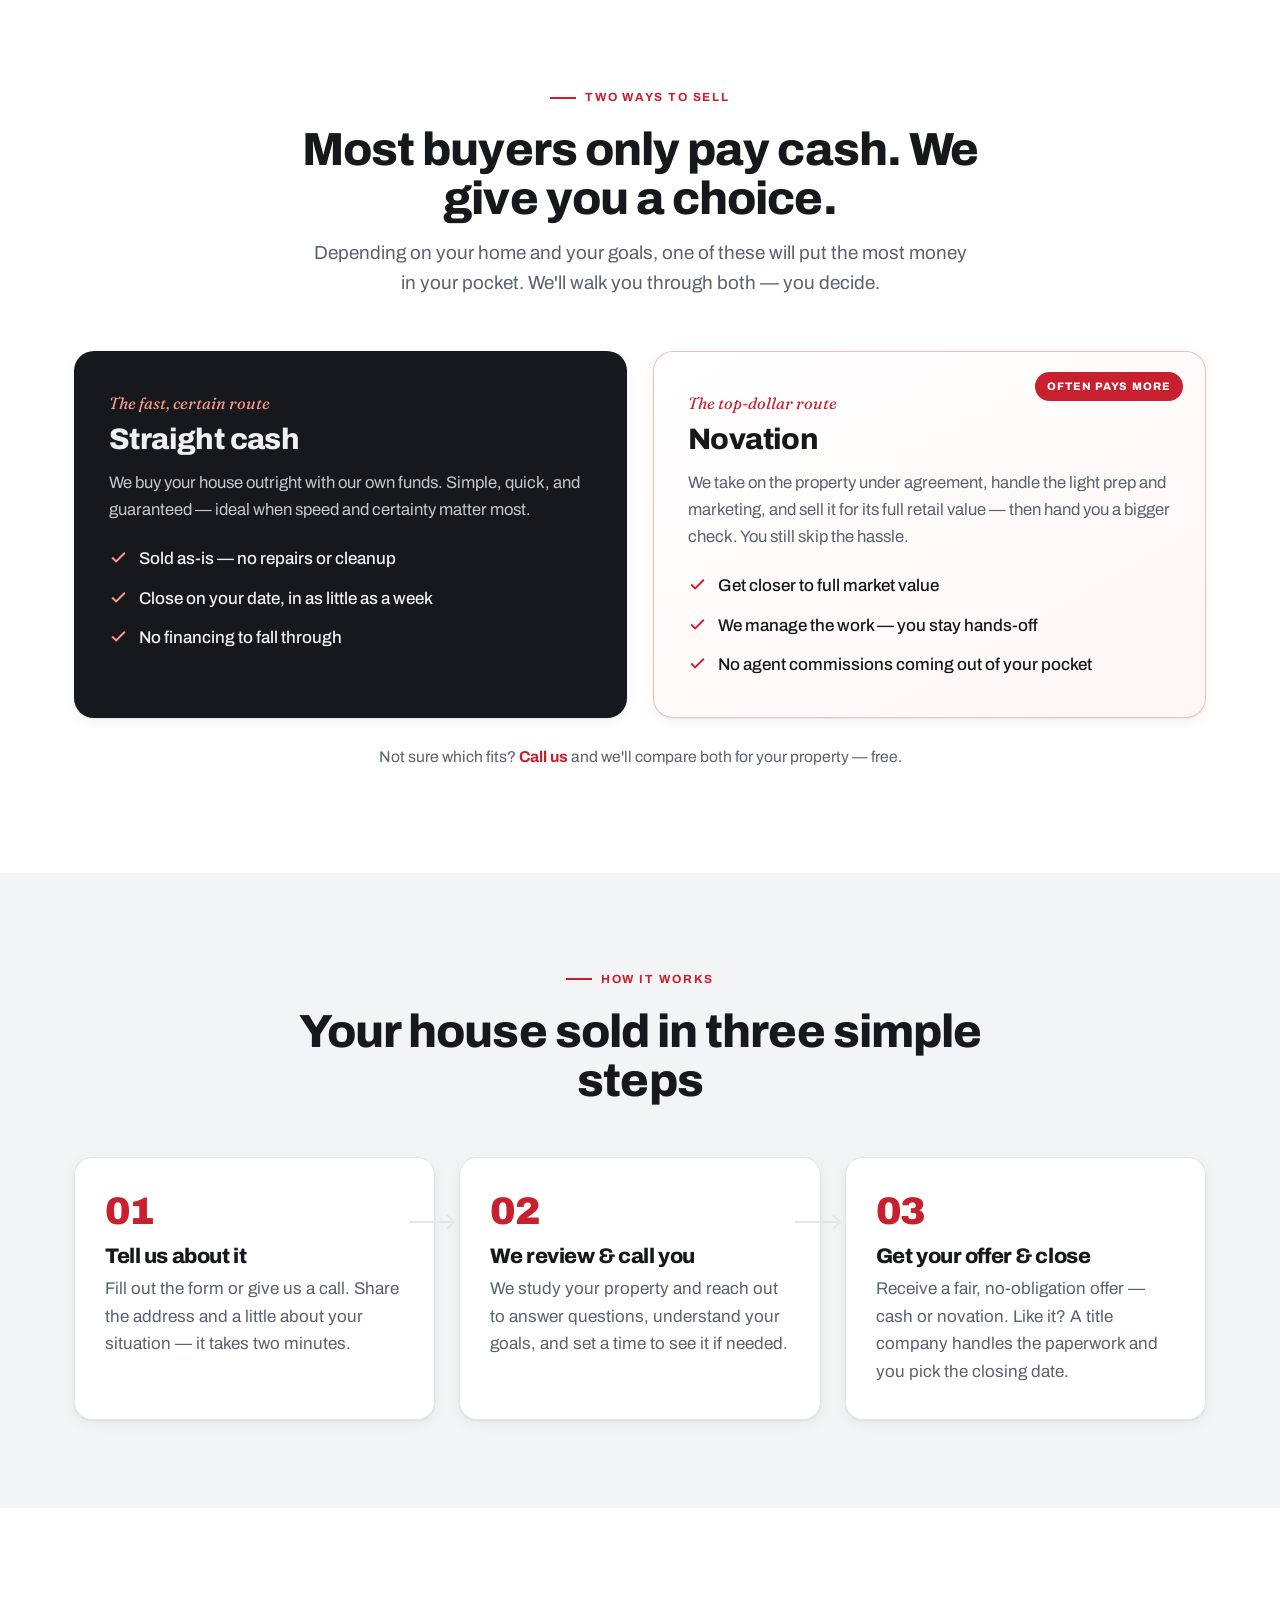
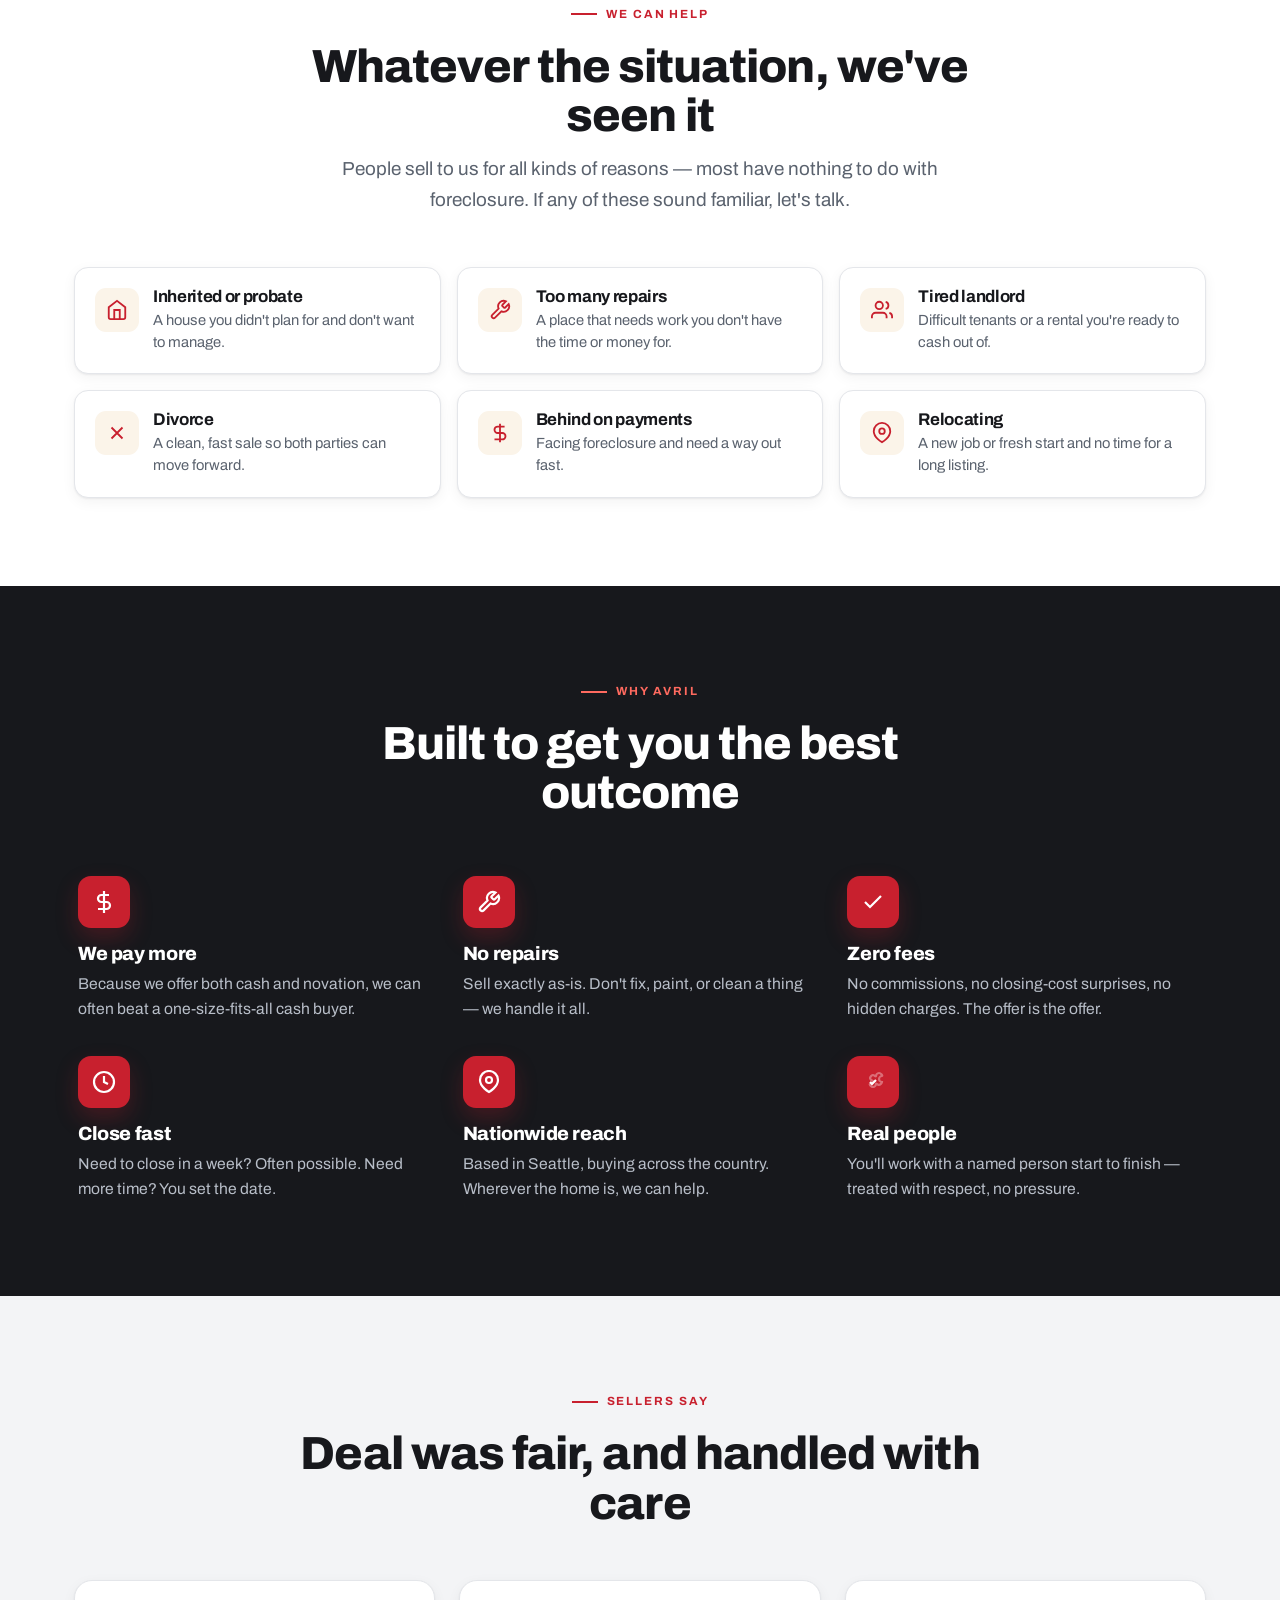
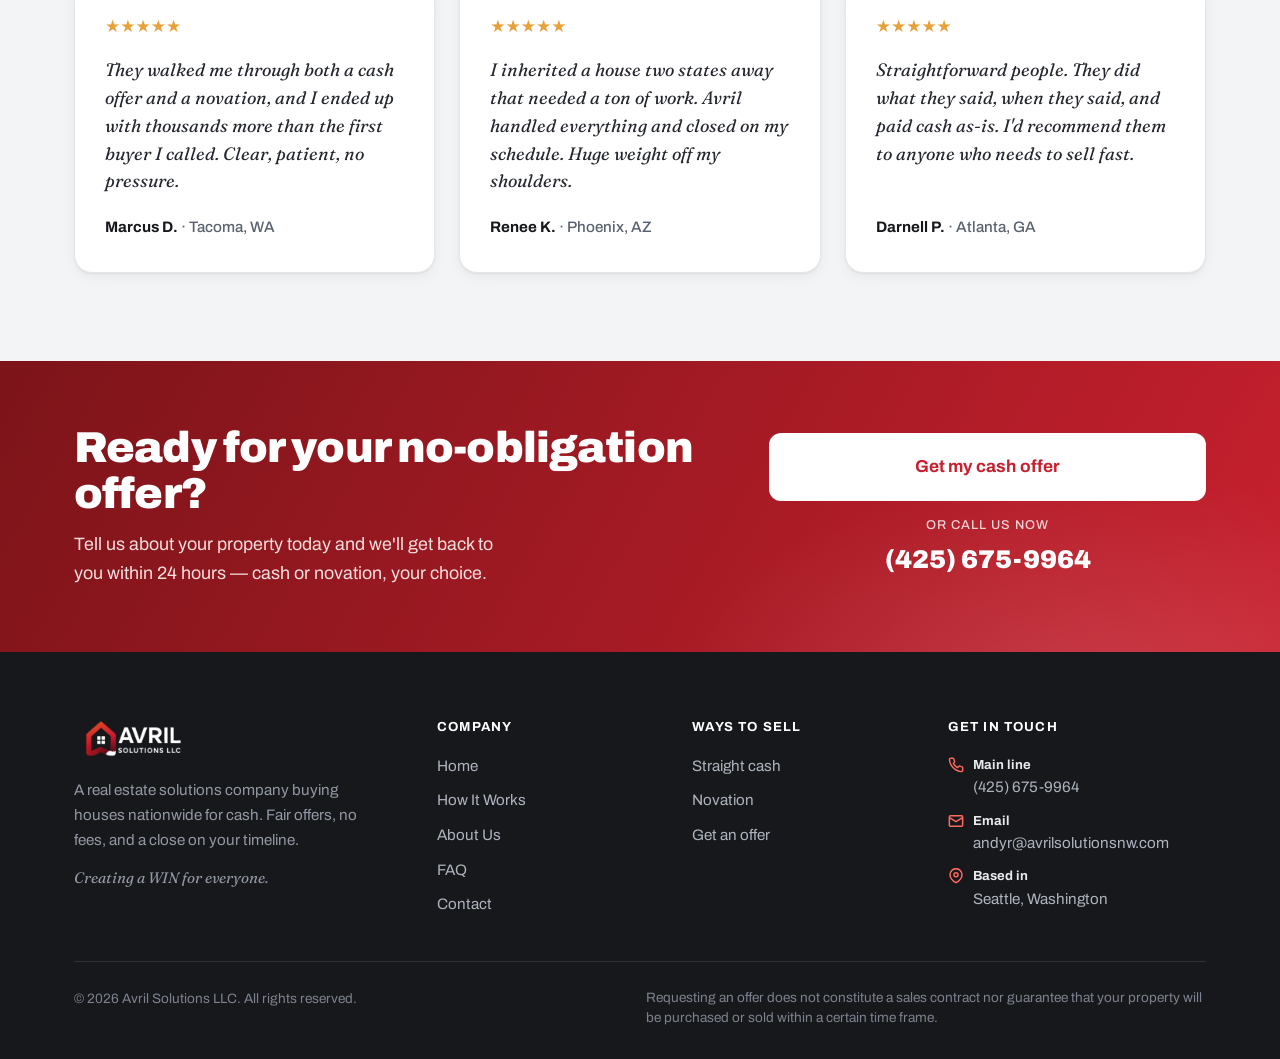
==== commit a1d19530: "Rename Thomas Johns to Thomas Jones sitewide; add SITE_GUIDE.md maintenance reference Co-Authored-By" ====
--- a/index.html
+++ b/index.html
@@ -155,7 +155,7 @@
       </div>
       <div class="member">
         <div class="member__avatar">TJ</div>
-        <h3>Thomas Johns</h3>
+        <h3>Thomas Jones</h3>
         <span class="member__role">Acquisitions Manager</span>
         <div class="member__contact">
           <a href="tel:+14254262628"><svg width="16" height="16" viewBox="0 0 24 24" fill="none" stroke="currentColor" stroke-width="2.2"><path d="M22 16.92v3a2 2 0 0 1-2.18 2 19.79 19.79 0 0 1-8.63-3.07 19.5 19.5 0 0 1-6-6 19.79 19.79 0 0 1-3.07-8.67A2 2 0 0 1 4.11 2h3a2 2 0 0 1 2 1.72c.13.81.36 1.6.7 2.34a2 2 0 0 1-.45 2.11L8.09 9.91a16 16 0 0 0 6 6l1.74-1.74a2 2 0 0 1 2.11-.45c.74.34 1.53.57 2.34.7A2 2 0 0 1 22 16.92z"/></svg>(425) 426-2628</a>
@@ -372,7 +372,7 @@
     </a>
     <div class="talk-fab__people">
       <a href="tel:+14256759964"><b>Andy Rodriguez</b><small>Operations Manager · (425) 675-9964</small></a>
-      <a href="tel:+14254262628"><b>Thomas Johns</b><small>Acquisitions Manager · (425) 426-2628</small></a>
+      <a href="tel:+14254262628"><b>Thomas Jones</b><small>Acquisitions Manager · (425) 426-2628</small></a>
     </div>
   </div>
   <button type="button" class="talk-fab__btn" id="talkToggle" aria-expanded="false" aria-controls="talkPanel">
